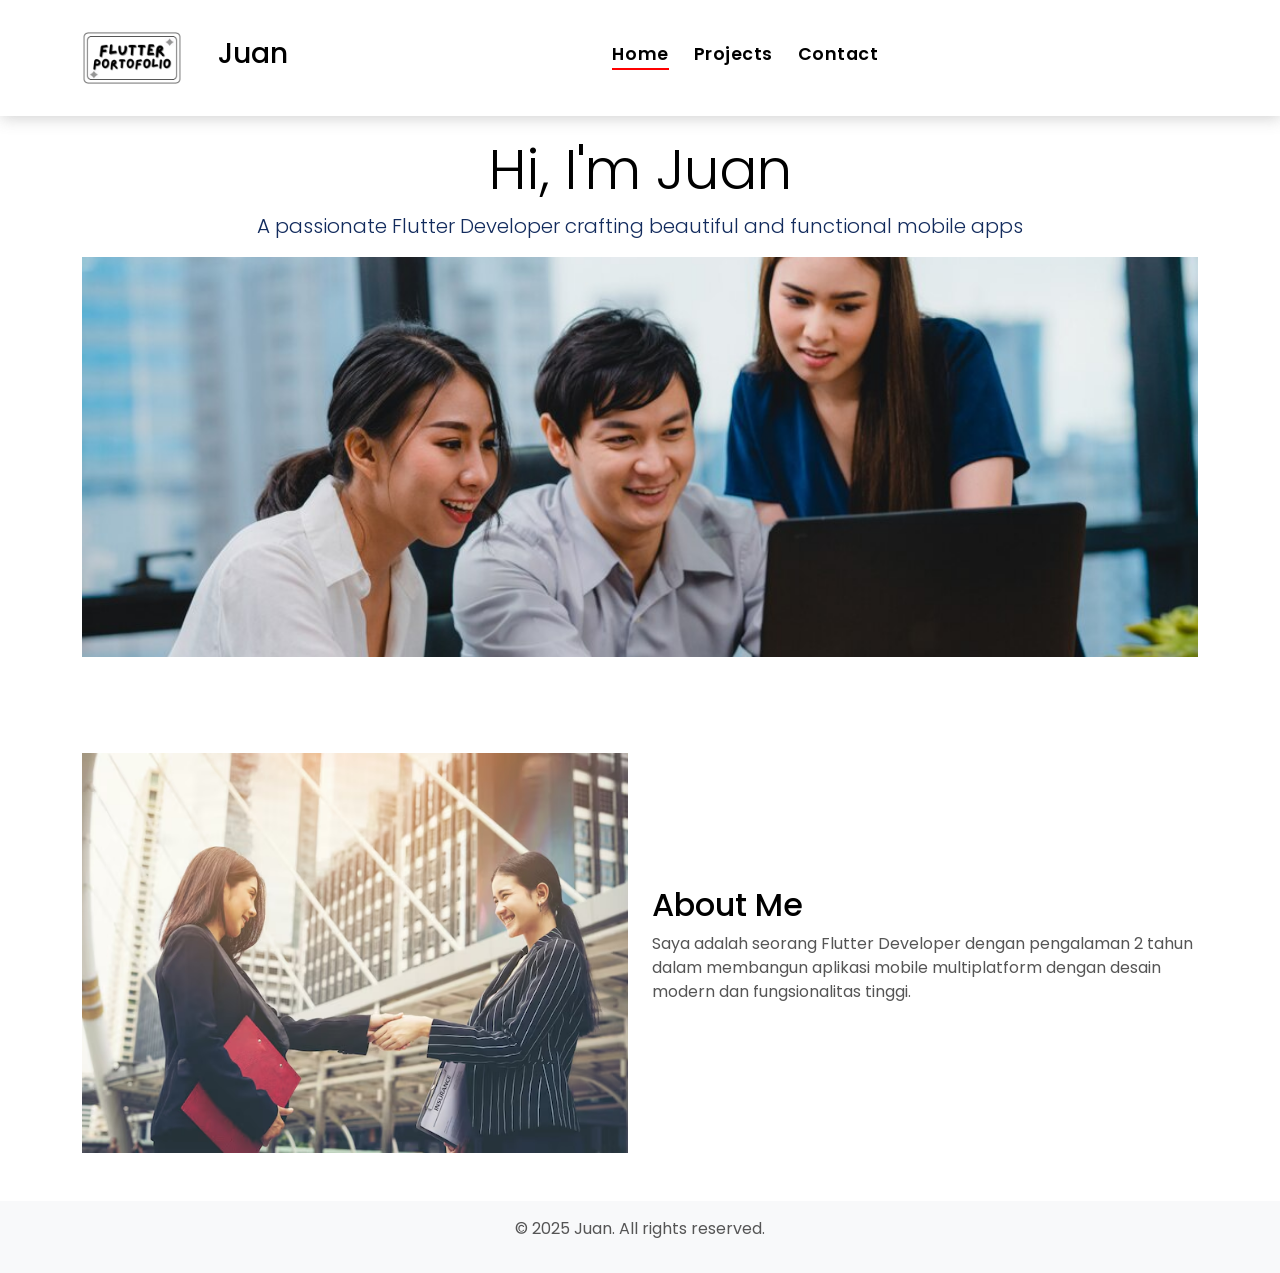
==== index.html @ d37ad820 "Initial commit" ====
<!DOCTYPE html>
<html lang="en">

<head>
  <!-- Meta tags untuk pengaturan dasar halaman -->
  <meta charset="utf-8">
  <meta content="width=device-width, initial-scale=1.0" name="viewport">

  <!-- Judul halaman -->
  <title>Juan - Flutter Developer</title>

  <!-- Favicon dan Font -->
  <link href="assets/img/logo.png" rel="icon">
  <link href="https://fonts.googleapis.com/css?family=Poppins:300,400,500,600,700" rel="stylesheet">

  <!-- CSS eksternal -->
  <link href="assets/vendor/bootstrap/css/bootstrap.min.css" rel="stylesheet">
  <link href="assets/vendor/bootstrap-icons/bootstrap-icons.css" rel="stylesheet">
  <link href="assets/vendor/animate.css/animate.min.css" rel="stylesheet">
  <link href="assets/vendor/swiper/swiper-bundle.min.css" rel="stylesheet">
  <link href="assets/css/style.css" rel="stylesheet">

  <style>
    .hero-image-container {
      width: 100%;
      height: 400px;
      overflow: hidden;
      display: flex;
      justify-content: center;
      align-items: center;
      background-color: #f0f0f0;
    }

    .hero-image-container img {
      object-fit: cover;
      width: 100%;
      height: 100%;
    }
  </style>
</head>

<body>
  <!-- Navigasi utama -->
  <nav class="navbar navbar-default navbar-trans navbar-expand-lg fixed-top">
    <div class="container">
      <button class="navbar-toggler collapsed" type="button" data-bs-toggle="collapse" data-bs-target="#navbarDefault">
        <span></span>
        <span></span>
        <span></span>
      </button>

      <div class="logo">
        <img src="assets/img/logo.png" class="logo">
      </div>
      <h3 class="ms-3">Juan</h3>

      <div class="navbar-collapse collapse justify-content-center" id="navbarDefault">
        <ul class="navbar-nav">
          <li class="nav-item">
            <a class="nav-link active" href="index.html">Home</a>
          </li>
          <li class="nav-item">
            <a class="nav-link" href="product.html">Projects</a>
          </li>
          <li class="nav-item">
            <a class="nav-link" href="contact.html">Contact</a>
          </li>
        </ul>
      </div>
    </div>
  </nav>

  <!-- Hero Section -->
  <header class="intro-single mt-5 pt-5">
    <div class="container text-center">
<p>&nbsp;&nbsp;&nbsp;</p>

      <h1 class="display-4">Hi, I'm Juan</h1>
      <p class="lead">A passionate Flutter Developer crafting beautiful and functional mobile apps</p>
      <div class="hero-image-container">
        <!-- Gambar utama yang dibungkus agar proporsional -->
        <img src="assets/img/slide1.avif" alt="Profile Hero">
      </div>
    </div>
  </header>

  <!-- Bagian Tentang Saya -->
  <section class="section-about mt-5">
    <div class="container">
      <div class="row align-items-center">
        <div class="col-md-6">
          <div class="hero-image-container">
            <!-- Gambar profil dibungkus agar seragam ukurannya -->
            <img src="assets/img/slide2.avif" alt="About Juan">
          </div>
        </div>
        <div class="col-md-6">
          <h2>About Me</h2>
          <p>Saya adalah seorang Flutter Developer dengan pengalaman 2 tahun dalam membangun aplikasi mobile multiplatform dengan desain modern dan fungsionalitas tinggi.</p>
        </div>
      </div>
    </div>
  </section>

  <!-- Footer -->
  <footer class="footer bg-light text-center py-3 mt-5">
    <div class="container">
      <p>&copy; 2025 Juan. All rights reserved.</p>
    </div>
  </footer>

  <!-- Back to Top -->
  <a href="#" class="back-to-top d-flex align-items-center justify-content-center">
    <i class="bi bi-arrow-up-short"></i>
  </a>

  <!-- JavaScript -->
  <script src="assets/vendor/bootstrap/js/bootstrap.bundle.min.js"></script>
  <script src="assets/vendor/swiper/swiper-bundle.min.js"></script>
  <script src="assets/js/main.js"></script>
</body>

</html>
---- assets/css/style.css ----
body {
  font-family: "Poppins", sans-serif;
  color: #555555;
}

.detail{
  color:white;
}

.imgp{
  align-content:left;
  width : 500px;
  height : 500px;
  padding-right:100px
}
h5,
h6 {
  color: #ffffff;
}
h3{
color : black;
padding-left:20px;
}
h4{
  color : white;
}
h2{
  color : black;
}
h1
{
  color: #000000;
}

a {
  color: #000000;
  text-decoration: none;
  transition: all 0.5s ease;
  font-weight: bold;
}

a:hover {
  color: red;
  text-decoration: none;
}

.link-two {
  color: #000000;
  transition: all 0.5s ease;
}

.link-two:hover {
  text-decoration: underline;
  color: #ffffff;
}

.link-one {
  color: #000000;
  transition: all 0.5s ease;
}

.link-one:hover {
  color: red;
  text-decoration: none;
}

.link-icon {
  color: #ffffff;
  font-weight: 500;
}

.link-icon span {
  font-size: 14px;
  padding-left: 4px;
  vertical-align: middle;
}

.link-a {
  text-decoration: none;
  color: #ffffff;
  text-decoration: none;
}

@media (min-width: 768px) {
  .link-a {
    font-size: 0.9rem;
  }
}

@media (min-width: 992px) {
  .link-a {
    font-size: 1rem;
  }
}

.link-a:hover {
  color: #ffffff;
  text-decoration: none;
}

.link-a span {
  font-size: 18px;
  vertical-align: middle;
  margin-left: 5px;
}

@media (min-width: 768px) {
  .link-a span {
    font-size: 1.5rem;
  }
}

@media (min-width: 992px) {
  .link-a span {
    font-size: 18px;
  }
}

.text-brand {
  color: #000000;
  font-size: 2rem;
  font-weight: 600;
}

@media (max-width: 767px) {
  .text-brand {
    font-size: 1.8rem;
  }
}

.color-a {
  text-decoration: none;
  color: #ffffff;
}

.color-b {
  color: #e2fa05;
}

.color-d {
  color: #000000;
}

.color-text-a {
  text-decoration: none;
  color: #555555;
}

.no-margin {
  margin: 0;
}

/*------/ Nav Pills  /------*/
.nav-pills-a {
  text-decoration: none;
}

.nav-pills-a.nav-pills .nav-link {
  color: #000000;
  position: relative;
  font-weight: 600;
}

.nav-pills-a.nav-pills .nav-link.active {
  background-color: transparent;
}

.nav-pills-a.nav-pills .nav-link.active:after {
  content: "";
  position: absolute;
  left: 0;
  bottom: -1px;
  width: 100%;
  height: 2px;
  background-color: #b0ca2e;
  z-index: 2;
}

/*------/ Bg Image /------*/
.bg-image {
  background-repeat: no-repeat;
  background-attachment: fixed;
  background-size: cover;
  background-position: center center;
}

/*------/ List a /------*/
.list-a {
  text-decoration: none;
  display: inline-block;
  line-height: 2;
  padding: 0;
  list-style: none; 
}

.list-a li {
  position: relative;
  width: 50%;
  float: left;
  padding-left: 25px;
  padding-right: 5px;
}

@media (min-width: 992px) {
  .list-a li {
    width: 33.333%;
  }
}

.list-a li:before {
  content: "";
  width: 10px;
  height: 2px;
  position: absolute;
  background-color: #313131;
  top: 15px;
  left: 0;
}

/*------/ Pagination-a /------*/
.pagination-a {
  text-decoration: none;
}

.pagination-a .pagination .page-link {
  margin: 0 0.2rem;
  border-color: transparent;
  padding: 0.5rem 0.8rem;
  color: #000000;
}

.pagination-a .pagination .page-link:hover,
.pagination-a .pagination .page-link:active,
.pagination-a .pagination .page-link:focus {
  background-color: #184bb3;
}

.pagination-a .pagination .page-link span {
  font-size: 1.2rem;
  
}

.pagination-a .pagination .next .page-link {
  padding: 0.4rem 0.9rem;
}

.pagination-a .pagination .page-item:last-child .page-link {
  border-top-right-radius: 0;
  border-bottom-right-radius: 0;
}

.pagination-a .pagination .page-item:first-child .page-link {
  border-top-left-radius: 0;
  border-bottom-left-radius: 0;
}

.pagination-a .pagination .page-item.disabled .page-link {
  padding: 0.4rem 0.9rem;
  color: #555555;
}

.pagination-a .pagination .page-item.active .page-link {
  background-color: #184bb3;
}

.a {
  text-decoration: none;
  color: #2eca6a;
  font-size: 1.3rem;
}

/*------/ Icon Box /------*/
.icon-box .icon-box-icon {
  display: table-cell;
  vertical-align: top;
  font-size: 36px;
  color: #000000;
  width: 50px;
  padding-top: 8px;
}

.icon-box .icon-box-content {
  padding-top: 18px;
}


/*------/ Space Padding /------*/
.section-t8 {
  padding-top: 8rem;
}

@media (max-width: 767px) {
  .section-t8 {
    padding-top: 4rem;
  }
}

.section-t4 {
  padding-top: 4rem;
}

@media (max-width: 767px) {
  .section-t4 {
    padding-top: 2rem;
  }
}

.section-t3 {
  padding-top: 3rem;
}

@media (max-width: 767px) {
  .section-md-t3 {
    padding-top: 3rem;
  }
}

.section-b2 {
  padding-bottom: 2rem;
}

.section-tb85 {
  padding: 8rem 0 5rem 0;
}

@media (max-width: 767px) {
  .section-tb85 {
    padding: 4rem 0 2.5rem 0;
  }
}

/*------/ Title /------*/
.title-wrap {
  padding-bottom: 4rem;
}

.title-a {
  text-decoration: none;
  font-size: 2.6rem;
  font-weight: 600;
}

.title-link {
  font-size: 1.2rem;
  font-weight: 300;
  padding-top: 1.2rem;
}

.title-link a {
  text-decoration: none;
  color: #313131;
}

.title-link span {
  font-size: 20px;
  padding-left: 4px;
  vertical-align: middle;
}

.title-box-d {
  padding-bottom: 1.8rem;
  margin-bottom: 1rem;
  position: relative;
}

.title-box-d .title-d {
  font-weight: 600;
  font-size: 2rem;
}

.title-box-d .title-d:after {
  content: "";
  position: absolute;
  width: 70px;
  height: 4px;
  background-color: #122b5d;
  bottom: 20px;
  left: 0;
}

/*------/ Display Table & Table Cell /------*/
.display-table {
  width: 100%;
  height: 100%;
  display: table;
}

.table-cell {
  display: table-cell;
  vertical-align: middle;
}

/*------/ Ul Resect /------*/
.ul-resect ul,
.box-comments ul,
.list-a ul {
  list-style: none;
  padding-left: 0;
  margin-bottom: 0;
}

/*------/ Overlay /------*/
.overlay-a {
  text-decoration: none;
  background: linear-gradient(to bottom, rgba(0, 0, 0, 0) 0%, rgba(0, 0, 0, 0.2) 27%, rgba(0, 0, 0, 0.65) 90%);
}

.overlay {
  position: absolute;
  top: 0;
  left: 0px;
  padding: 0;
  height: 100%;
  width: 100%;
}

.carousel-pagination {
  margin-top: 10px;
  text-align: center;
  
}

.carousel-pagination .swiper-pagination-bullet {
  width: 18px;
  height: 10px;
  background-color: #555;
  margin: 0 4px;
  border-radius: 0;
  opacity: 1;
  transition: 0.3s;
}

.carousel-pagination .swiper-pagination-bullet-active {
  background-color: #122b5d;;
  width: 36px;
  color :#122b5d;
}

.nav-arrow-a {
  text-decoration: none;
}

.nav-arrow-a .owl-arrow .owl-nav {
  font-size: 1.8rem;
  margin-top: -110px;
}

.nav-arrow-a .owl-arrow .owl-nav .owl-next {
  margin-left: 15px;
}

.nav-arrow-b .owl-arrow .owl-nav {
  position: absolute;
  top: 0;
  right: 0;
  font-size: 1.2rem;
}

.nav-arrow-b .owl-arrow .owl-nav .owl-prev,
.nav-arrow-b .owl-arrow .owl-nav .owl-next {
  padding: 0.7rem 1.5rem !important;
  display: inline-block;
  transition: all 0.6s ease-in-out;
  color: #ffffff;
  background-color: #2eca6a;
  opacity: 0.9;
}

.nav-arrow-b .owl-arrow .owl-nav .owl-prev.disabled,
.nav-arrow-b .owl-arrow .owl-nav .owl-next.disabled {
  transition: all 0.6s ease-in-out;
  color: #ffffff;
}

.nav-arrow-b .owl-arrow .owl-nav .owl-prev:hover,
.nav-arrow-b .owl-arrow .owl-nav .owl-next:hover {
  background-color: #26a356;
}

.nav-arrow-b .owl-arrow .owl-nav .owl-next {
  margin-left: 0px;
}

/*------/ Socials /------*/
.socials-a {
  text-decoration: none;
}

.socials-a .list-inline-item:not(:last-child) {
  margin-right: 25px;
}

/*--------------------------------------------------------------
# Back to top button
--------------------------------------------------------------*/
.back-to-top {
  position: fixed;
  visibility: hidden;
  opacity: 0;
  right: 15px;
  bottom: 15px;
  z-index: 996;
  background: #2eca6a;
  width: 40px;
  height: 40px;
  border-radius: 50px;
  transition: all 0.4s;
}

.back-to-top i {
  font-size: 28px;
  color: #fff;
  line-height: 0;
}

.back-to-top:hover {
  background: #4bd680;
  color: #fff;
}

.back-to-top.active {
  visibility: visible;
  opacity: 1;
}

/* Prelaoder */
#preloader {
  position: fixed;
  top: 0;
  left: 0;
  right: 0;
  bottom: 0;
  z-index: 9999;
  overflow: hidden;
  background: #fff;
}

#preloader:before {
  content: "";
  position: fixed;
  top: calc(50% - 30px);
  left: calc(50% - 30px);
  border: 6px solid #f2f2f2;
  border-top: 6px solid #2eca6a;
  border-radius: 50%;
  width: 60px;
  height: 60px;
  animation: animate-preloader 1s linear infinite;
}

@keyframes animate-preloader {
  0% {
    transform: rotate(0deg);
  }

  100% {
    transform: rotate(360deg);
  }
}

/*======================================
//--//-->   BUTTON
======================================*/
.btn {
  transition: 0.5s ease;
}

.btn.btn-a,
.btn.btn-b {
  border-radius: 0;
  padding: 1rem 3rem;
  letter-spacing: 0.05rem;
}

.btn.btn-a {
  text-decoration: none;
  background-color: #000000;
  color: #ffffff;
}

.btn.btn-a:hover {
  background-color: #2eca6a;
  color: #000000;
}

.btn.btn-b {
  background-color: #2eca6a;
  color: #000000;
}

.btn.btn-b:hover {
  background-color: #000000;
  color: #ffffff;
}

.btn.btn-b-n {
  background-color: #2eca6a;
  color: #ffffff;
  border-radius: 0;
}

.btn.btn-b-n:hover {
  background-color: #26a356;
  color: #ffffff;
}

.navbar-toggle-box {
  display: inline-flex;
  align-items: center;
  justify-content: center;
  line-height: 0;
  padding: 10px;
}

.navbar-toggle-box i {
  line-height: 0;
}

/*--------------------------------------------------------------
# Navbar
--------------------------------------------------------------*/
.navbar-default {
  transition: all 0.5s ease-in-out;
  background-color: white;


  -webkit-backface-visibility: hidden;
  backface-visibility: hidden;
  box-shadow: 1px 2px 15px rgba(100, 100, 100, 0.3);
}

.navbar-default .nav-search {
  color: #ffffff;
  font-size: 1.5rem;
}

.navbar-default.navbar-reduce {
  box-shadow: 1px 2px 15px rgba(100, 100, 100, 0.3);
}

.navbar-default.navbar-trans,
.navbar-default.navbar-reduce {
  -webkit-backface-visibility: hidden;
  backface-visibility: hidden;
}

.navbar-default.navbar-trans .nav-item,
.navbar-default.navbar-reduce .nav-item {
  position: relative;
  padding-right: 10px;
  padding-bottom: 8px;
  margin-left: 0;
}

@media (min-width: 768px) {

  .navbar-default.navbar-trans .nav-item,
  .navbar-default.navbar-reduce .nav-item {
    margin-left: 15px;
  }
}

.navbar-default.navbar-trans .nav-link,
.navbar-default.navbar-reduce .nav-link {
  font-size: 1.1rem;
  color: black;
  font-weight: 600;
  letter-spacing: 0.03em;
  transition: all 0.1s ease-in-out;
  position: relative;
  padding-left: 0;
  padding-right: 0;
}

.navbar-default.navbar-trans .nav-link:before,
.navbar-default.navbar-reduce .nav-link:before {
  content: "";
  position: absolute;
  bottom: 5px;
  left: 0;
  width: 100%;
  height: 2px;
  z-index: 0;
  background-color: black;
  transform: scaleX(0);
  transform-origin: right;
  transition: transform 0.2s ease-out, opacity 0.2s ease-out 0.3s;
}

.navbar-default.navbar-trans .nav-link:hover,
.navbar-default.navbar-reduce .nav-link:hover {
  color: black;
}

.navbar-default.navbar-trans .nav-link:hover:before,
.navbar-default.navbar-reduce .nav-link:hover:before {
  transform: scaleX(1);
  transform-origin: left;
}

.navbar-default.navbar-trans .show>.nav-link:before,
.navbar-default.navbar-trans .active>.nav-link:before,
.navbar-default.navbar-trans .nav-link.show:before,
.navbar-default.navbar-trans .nav-link.active:before,
.navbar-default.navbar-reduce .show>.nav-link:before,
.navbar-default.navbar-reduce .active>.nav-link:before,
.navbar-default.navbar-reduce .nav-link.show:before,
.navbar-default.navbar-reduce .nav-link.active:before {
  transform: scaleX(1);
}

.navbar-default.navbar-trans .nav-link:before {
  background-color: red;
}

.navbar-default.navbar-trans .nav-link:hover {
  color: red;
}

.navbar-default.navbar-trans .show>.nav-link,
.navbar-default.navbar-trans .active>.nav-link,
.navbar-default.navbar-trans .nav-link.show,
.navbar-default.navbar-trans .nav-link.active {
  color: black;
}

.navbar-default.navbar-reduce {
  transition: all 0.5s ease-in-out;
  padding-top: 19px;
  padding-bottom: 19px;
}

.navbar-default.navbar-reduce .nav-link {
  color: black;
}

.navbar-default.navbar-reduce .nav-link:before {
  background-color: red;
}

.navbar-default.navbar-reduce .nav-link:hover {
  color:red;
}

.navbar-default.navbar-reduce .show>.nav-link,
.navbar-default.navbar-reduce .active>.nav-link,
.navbar-default.navbar-reduce .nav-link.show,
.navbar-default.navbar-reduce .nav-link.active {
  color: black;
}

.navbar-default.navbar-reduce .navbar-brand {
  color: black;
}

.navbar-default .dropdown .dropdown-menu {
  border-top: 0;
  border-left: 4px solid #ffffff;
  border-right: 0;
  border-bottom: 0;
  transform: translate3d(0px, 40px, 0px);
  opacity: 0;
  filter: alpha(opacity=0);
  visibility: hidden;
  transition: all 0.5s cubic-bezier(0.3, 0.65, 0.355, 1) 0s, opacity 0.31s ease 0s, height 0s linear 0.36s;
  margin: 0;
  border-radius: 0;

}

@media (min-width: 768px) {
  .navbar-default .dropdown .dropdown-menu {
    border-left: 0;
    display: block;
    position: absolute;
    box-shadow: 0 2px rgba(17, 16, 15, 0.1), 0 2px 10px rgba(20, 19, 18, 0.1);
  }
}

.navbar-default .dropdown .dropdown-menu .dropdown-item {
  padding: 12px 18px;
  transition: all 500ms ease;
  background-color: black;
  font-weight: 600;
  min-width: 220px;
}

.navbar-default .dropdown .dropdown-menu .dropdown-item:hover {
  background-color: black;
  color: #ffffff;
  transition: all 500ms ease;
}

.navbar-default .dropdown .dropdown-menu .dropdown-item.active {
  background-color: #000000;
  color: #ffffff;
}

.navbar-default .dropdown:hover .dropdown-menu {
  transform: translate3d(0px, 0px, 0px);
  visibility: visible;
  opacity: 1;
  filter: alpha(opacity=1);
}

/*------/ Hamburger Navbar /------*/
.navbar-toggler {
  position: relative;
}

.navbar-toggler:focus,
.navbar-toggler:active {
  outline: 0;
}

.navbar-toggler span {
  display: block;
  background-color: black;
  height: 3px;
  width: 25px;
  margin-top: 4px;
  margin-bottom: 4px;
  transform: rotate(0deg);
  left: 0;
  opacity: 1;
}

.navbar-toggler span:nth-child(1),
.navbar-toggler span:nth-child(3) {
  transition: transform 0.35s ease-in-out;
}

.navbar-toggler:not(.collapsed) span:nth-child(1) {
  position: absolute;
  left: 12px;
  top: 10px;
  transform: rotate(135deg);
  opacity: 0.9;
}

.navbar-toggler:not(.collapsed) span:nth-child(2) {
  height: 12px;
  visibility: hidden;
  background-color: transparent;
}

.navbar-toggler:not(.collapsed) span:nth-child(3) {
  position: absolute;
  left: 12px;
  top: 10px;
  transform: rotate(-135deg);
  opacity: 0.9;
}

/*======================================
//--//-->   BOX COLAPSE
======================================*/
.box-collapse {
  position: fixed;
  top: 0;
  bottom: 0;
  right: 0;
  width: 100%;
  z-index: 1040;
  background-color: #ffffff;
  transform: translateX(100%);
  transition: all 0.6s ease;
}

@media (min-width: 768px) {
  .box-collapse {
    width: 50%;
  }
}

.box-collapse .title-box-d {
  top: 30px;
  left: 60px;
  opacity: 0;
  transition: all 1s ease;
  transition-delay: 0.3s;
}

@media (max-width: 575px) {
  .box-collapse .title-box-d {
    left: 35px;
  }
}

@media (max-width: 575px) {
  .box-collapse .title-box-d .title-d {
    font-size: 1.3rem;
  }
}

.box-collapse-wrap {
  opacity: 0;
  position: absolute;
  left: 0;
  top: 6.5rem;
  bottom: 5rem;
  padding-left: 10%;
  padding-right: 10%;
  overflow-x: hidden;
  overflow-y: auto;
  margin: 0;
  transform: translateY(3rem);
  transition: transform 0.5s 0.5s ease, opacity 0.5s 0.5s ease;
}

.box-collapse-open .click-closed {
  visibility: visible;
}

.box-collapse-open .box-collapse {
  transform: translateX(0);
  box-shadow: 0 0 65px rgba(0, 0, 0, 0.07);
  opacity: 1;
}

.box-collapse-open .box-collapse .title-box-d {
  transform: translate(0);
  opacity: 1;
}

.box-collapse-open .box-collapse-wrap {
  transform: translate(0);
  opacity: 1;
}

.box-collapse-closed .box-collapse {
  opacity: 0.7;
  transition-delay: 0s;
}

.box-collapse-closed .box-collapse .title-box-d {
  opacity: 0;
  transition-delay: 0s;
}

.box-collapse-closed .box-collapse .form-a {
  opacity: 0;
  transition-delay: 0s;
}

.click-closed {
  position: fixed;
  top: 0;
  left: 0;
  width: 100%;
  height: 100%;
  visibility: hidden;
  z-index: 1035;
  background-color: #000000;
  opacity: 0.4;
}

.close-box-collapse {
  position: absolute;
  z-index: 1050;
  top: 2rem;
  font-size: 3.5rem;
  line-height: 1;
  color: #000000;
  cursor: pointer;
  transition: all 0.3s ease;
}

.right-boxed {
  right: 4.2857rem;
}

/*--------------------------------------------------------------
# Hero Section
--------------------------------------------------------------*/
.intro {
  height: 100vh;
  position: relative;
  color: #ffffff;
}

.intro .swiper-pagination {
  bottom: 50px;
}

.intro .swiper-pagination .swiper-pagination-bullet {
  width: 18px;
  height: 10px;
  background-color: #ffffff;
  border-radius: 0;
  opacity: 1;
  transition: 0.3s;
}

.intro .swiper-pagination .swiper-pagination-bullet-active {
  background-color: darkblue;
  width: 36px;
}

.intro .intro-item {
  padding-top: 2rem;
}

.intro .carousel-item-a {
  position: relative;
  height: 100vh;
}

.intro .carousel-item-a.bg-image {
  background-attachment: scroll;
}

.intro .intro-content {
  position: absolute;
}

.intro .intro-body {
  padding-left: 1rem;
}

@media (min-width: 768px) {
  .intro .intro-body {
    padding-left: 2rem;
  }
}

.intro .intro-body .price-a {
  color: #122b5d;
  padding: 1rem 1.5rem;
  border: 2px solid #2eca6a;
  border-radius: 50px;
  border-color: white;
  background-color: white;
  text-transform: uppercase;
  letter-spacing: 0.03em;
}
.intro .intro-body .price-b {
  color: #ffffff;
  padding: 1rem 1.5rem;
  border: 2px solid #2eca6a;
  border-radius: 50px;
  border-color: #122b5d;
  background-color :#122b5d;
  text-transform: uppercase;
  letter-spacing: 0.03em;
}

.intro .spacial {
  animation-delay: 0.2s;
  color: #ffffff;
}

.intro .intro-title-top {
  margin-bottom: 1rem;
  font-size: 0.9rem;
  color: #ffffff;
  letter-spacing: 0.05em;
}

@media (min-width: 768px) {
  .intro .intro-title-top {
    font-size: 0.9rem;
    margin-bottom: 1rem;
  }
}

@media (min-width: 992px) {
  .intro .intro-title-top {
    font-size: 1rem;
    margin-bottom: 2rem;
  }
}

.intro .intro-title {
  color: #ffffff;
  font-weight: 700;
  font-size: 2.8rem;
  text-transform: uppercase;
}

@media (min-width: 576px) {
  .intro .intro-title {
    font-size: 3.5rem;
  }
}

@media (min-width: 768px) {
  .intro .intro-title {
    font-size: 3.5rem;
  }
}

@media (min-width: 992px) {
  .intro .intro-title {
    font-size: 4rem;
  }
}

.intro .intro-subtitle {
  font-size: 1.5rem;
  font-weight: 300;
}

@media (min-width: 768px) {
  .intro .intro-subtitle {
    font-size: 2.5rem;
  }
}

.intro .intro-subtitle.intro-price {
  padding-top: 1rem;
  font-size: 1.2rem;
}

@media (min-width: 576px) {
  .intro .intro-subtitle.intro-price {
    font-size: 1.3rem;
  }
}

@media (min-width: 768px) {
  .intro .intro-subtitle.intro-price {
    padding-top: 2rem;
    font-size: 1.5rem;
  }
}

@media (min-width: 992px) {
  .intro .intro-subtitle.intro-price {
    padding-top: 3rem;
  }
}

/*------/ Intro Single /------*/
.intro-single {
  padding: 12rem 0 3rem;
  color:#122b5d;
}

@media (max-width: 767px) {
  .intro-single {
    padding-top: 9rem;
  }
}

.intro-single .title-single-box {
  padding: 1rem 0 1rem 2rem;
  color:#122b5d;
}

.intro-single .title-single-box {
  border-left: 3px solid #122b5d;
}

.intro-single .title-single-box .title-single {
  font-weight: 600;
  font-size: 2.2rem;
}

@media (min-width: 768px) {
  .intro-single .title-single-box .title-single {
    font-size: 2.1rem;
  }
}

@media (min-width: 992px) {
  .intro-single .title-single-box .title-single {
    font-size: 2.5rem;
  }
}

.intro-single .breadcrumb-box {
  padding: 1rem 0 0 0.5rem;
}

.intro-single .breadcrumb {
  background-color: transparent;
  padding-right: 0;
  padding-left: 0;
}

/*--------------------------------------------------------------
# Card General
--------------------------------------------------------------*/
@media (max-width: 767px) {

  .card-box-a,
  .card-box-b,
  .card-box-c,
  .card-box-d {
    margin-bottom: 2.5rem;
  }
}

.card-box-a span,
.card-box-b span,
.card-box-c span,
.card-box-d span {
  line-height: 0;
}

@media (min-width: 768px) {

  .grid .card-box-a,
  .grid .card-box-b,
  .grid .card-box-c,
  .grid .card-box-d {
    margin-bottom: 2.5rem;
  }
}

.card-box-a,
.card-box-b,
.card-box-d {
  position: relative;
  overflow: hidden;
  -webkit-backface-visibility: hidden;
  backface-visibility: hidden;
}

.card-box-a .img-a,
.card-box-a .img-b,
.card-box-b .img-a,
.card-box-b .img-b {
  transition: 0.8s all ease-in-out;
}

@media (min-width: 768px) {

  .card-box-a:hover .img-a,
  .card-box-a:hover .img-b,
  .card-box-b:hover .img-a,
  .card-box-b:hover .img-b {
    transform: scale(1.2);
  }
}

@media (min-width: 768px) {

  .card-box-a .price-a,
  .card-box-b .price-a {
    font-size: 0.9rem;
  }
}

@media (min-width: 992px) {

  .card-box-a .price-a,
  .card-box-b .price-a {
    font-size: 1rem;
  }
}

.card-overlay {
  position: absolute;
  width: 100%;
  height: 100%;
  top: 0;
  left: 0;
}

.card-shadow {
  -webkit-backface-visibility: hidden;
  backface-visibility: hidden;
}

.card-shadow:before {
  content: " ";
  position: absolute;
  top: 0;
  left: 0;
  width: 100%;
  height: 100%;
  z-index: 1;
  background: linear-gradient(to bottom, rgba(0, 0, 0, 0) 0%, rgba(0, 0, 0, 0.2) 27%, rgba(0, 0, 0, 0.65) 90%);
}

/*======================================
//--//-->   PROPERTY - CARD-A
======================================*/
@media (min-width: 768px) {
  .card-box-a:hover .card-overlay-a-content {
    bottom: 60px;
  }
}

@media (min-width: 768px) and (min-width: 768px) {
  .card-box-a:hover .card-overlay-a-content {
    bottom: 60px;
  }
}

@media (min-width: 768px) and (min-width: 992px) {
  .card-box-a:hover .card-overlay-a-content {
    bottom: 64px;
  }
}

@media (min-width: 768px) {
  .card-box-a:hover .card-body-a {
    padding-bottom: 1rem;
  }
}

@media (max-width: 767px) {
  .card-box-a .card-overlay-a-content {
    bottom: 65px;
  }

  .card-box-a .card-body-a {
    padding-bottom: 1rem;
  }
}

.card-overlay-a-content {
  transition: all 0.5s ease-in;
  position: absolute;
  width: 100%;
  bottom: 0px;
  z-index: 2;
}

@media (min-width: 768px) {
  .card-overlay-a-content {
    bottom: -20px;
  }
}

@media (min-width: 992px) {
  .card-overlay-a-content {
    bottom: 0px;
  }
}

.card-header-a {
  padding: 0 1rem;
}

.card-header-a .card-title-a {
  color: #ffffff;
  margin-bottom: 0;
  padding-bottom: 0.7rem;
}

@media (min-width: 768px) {
  .card-header-a .card-title-a {
    font-size: 1.3rem;
  }
}

@media (min-width: 992px) {
  .card-header-a .card-title-a {
    font-size: 2rem;
  }
}

.card-header-a .card-title-a a {
  color: #ffffff;
  text-decoration: none;
}

.card-body-a {
  z-index: 2;
  transition: all 0.5s ease-in;
  padding: 0rem 1rem 2rem 1rem;
 
}

.card-body-a .price-box {
  padding-bottom: 0.5rem;
}

.price-a {
  color: #ffffff;
  padding: 0.6rem 0.8rem;
  border: 2px solid #2eca6a;
  border-radius: 50px;
  border-color : #122b5d;
  background-color : #122b5d;
  text-transform: uppercase;
  letter-spacing: 0.03em;
}

.card-footer-a {
  width: 100%;
  position: absolute;
  z-index: 2;
  background-color: #122b5d;
}

.card-info {
  list-style: none;
  margin-bottom: 0;
  padding: 0.5rem 0;
}

.card-info .card-info-title {
  font-size: 1rem;
  color: white;
}

@media (min-width: 768px) {
  .card-info .card-info-title {
    font-size: 0.9rem;
  }
}

@media (min-width: 992px) {
  .card-info .card-info-title {
    font-size: 1rem;
  }
}

.card-info li span {
  color: #ffffff;
  font-size: 0.9rem;
}

@media (min-width: 768px) {
  .card-info li span {
    font-size: 0.8rem;
  }
}

@media (min-width: 992px) {
  .card-info li span {
    font-size: 1rem;
  }
}

/*------/ Property Grid /-----*/
.property-grid .grid-option {
  text-align: right;
  margin-bottom: 2rem;
}

.property-grid .grid-option .custom-select {
  border-radius: 0;
  width: 200px;
  border-color: #313131;
}

.property-grid .grid-option .custom-select:hover,
.property-grid .grid-option .custom-select:active,
.property-grid .grid-option .custom-select:focus {
  border-color: #313131;
}

.property-grid .grid-option .custom-select option {
  border-color: #313131;
}

/*------/ Property Single /-----*/
.gallery-property {
  margin-bottom: 3rem;
}

.property-price {
  margin: 0 auto;
}

.property-price .card-header-c {
  padding: 0;
}

.summary-list {
  padding-right: 1rem;
  color: #000000;
}

.summary-list .list {
  padding: 0;
  line-height: 2;
}

.summary-list .list span {
  color: #555555;
}

@media (max-width: 767px) {
  .property-agent {
    margin-top: 2.5rem;
  }
}

.property-agent .title-agent {
  font-weight: 600;
}

.property-agent ul {
  line-height: 2;
  color: #000000;
}

.property-agent .socials-a {
  text-align: center;
}

@media (max-width: 991px) {
  .property-contact {
    margin-top: 2.5rem;
  }
}

/*======================================
//--//-->   NEWS - CARD-B
======================================*/
.card-header-b {
  padding: 1rem;
  color: #ffffff;
  position: absolute;
  bottom: 20px;
  z-index: 2;
}

@media (min-width: 768px) {
  .card-header-b {
    bottom: 0px;
  }
}

@media (min-width: 992px) {
  .card-header-b {
    bottom: 20px;
  }
}

.card-header-b .category-b {
  font-size: 0.9rem;
  background-color: #2eca6a;
  padding: 0.3rem 0.7rem;
  color: #313131;
  letter-spacing: 0.03em;
  border-radius: 50px;
  text-decoration: none;
}

.card-header-b .title-2 {
  margin-bottom: 0;
  padding: 0.6rem 0;
  font-size: 1.5rem;
}

@media (min-width: 768px) {
  .card-header-b .title-2 {
    font-size: 1rem;
  }
}

@media (min-width: 992px) {
  .card-header-b .title-2 {
    font-size: 1.6rem;
  }
}

.card-header-b .title-2 a {
  color: #ffffff;
  text-decoration: none;
}

.card-header-b .date-b {
  color: #d8d8d8;
  font-size: 1rem;
}

@media (min-width: 768px) {
  .card-header-b .date-b {
    font-size: 0.9rem;
  }
}

@media (min-width: 992px) {
  .card-header-b .date-b {
    font-size: 1rem;
  }
}

/*------/ News Single /------*/
.post-information {
  padding: 3rem 0;
}

.post-content {
  font-size: 1.1rem;
  font-weight: 300;
  line-height: 1.6;
}

.post-content .post-intro {
  font-size: 1.7rem;
  font-weight: 300;
  margin-bottom: 4rem;
  line-height: 1.6;
  color: #000000;
  font-weight: 400;
}

.post-content p {
  margin-bottom: 1.7rem;
}

.post-content .blockquote {
  padding: 1rem 3rem 1.7rem 3rem;
  border-left: 3px solid #2eca6a;
  color: #000000;
}

.post-content .blockquote footer {
  text-align: left;
  padding: 0;
}

.post-footer {
  padding: 3rem 0 4rem;
}

.post-share .socials {
  display: inline-block;
}

.post-share .socials li {
  margin-left: 0.6rem;
}

/*------/ Comments /------*/
.box-comments .list-comments li {
  padding-bottom: 3.5rem;
}

.box-comments .list-comments .comment-avatar {
  display: table-cell;
  vertical-align: top;
}

.box-comments .list-comments .comment-avatar img {
  width: 80px;
  height: 80px;
}

.box-comments .list-comments .comment-author {
  font-size: 1.3rem;
}

@media (min-width: 768px) {
  .box-comments .list-comments .comment-author {
    font-size: 1.5rem;
  }
}

.box-comments .list-comments .comment-details {
  display: table-cell;
  vertical-align: top;
  padding-left: 25px;
}

.box-comments .list-comments .comment-description {
  padding: 0.8rem 0 0.5rem 0;
}

.box-comments .list-comments a {
  color: #000000;
}

.box-comments .list-comments span {
  display: block;
  color: #2B2A2A;
  font-style: italic;
}

.box-comments .comment-children {
  margin-left: 40px;
}

/*======================================
//--//-->   SERVICES - CARD-C
======================================*/
.card-box-c {
  position: relative;
}

@media (max-width: 767px) {
  .card-box-c {
    margin-bottom: 2rem;
  }
}

.card-header-c {
  padding: 0 1rem 1rem 1rem;
}

.card-body-c {
  padding: 0.5rem 0.5rem 0 0.5rem;
}

@media (max-width: 767px) {
  .card-body-c {
    padding: 0;
  }
}

.card-footer-c {
  padding-left: 0.5rem;
}

.card-box-ico {
  padding: 1rem 3rem 1rem 2.5rem;
  border: 5px solid #2eca6a;
  border-color: black;
  background-color : black;
  position : center;
}

.card-box-ico span {
  font-size: 4rem;
  color: white;
  position : center;  
}

.title-c {
  font-size: 2rem;
  font-weight: 600;
  margin-left: 40px;
}

@media (min-width: 768px) {
  .title-c {
    font-size: 1.8rem;
  }
}

@media (min-width: 992px) {
  .title-c {
    font-size: 2.5rem;
  }
}

/*======================================
//--//-->   AGENTS - CARD-D
======================================*/
.card-box-d .card-overlay-hover {
  transition: all 0.2s ease-in-out;
  padding: 15px 40px 15px 35px;
}

@media (min-width: 768px) {
  .card-box-d .card-overlay-hover {
    padding: 5px 15px 5px 10px;
  }
}

@media (min-width: 992px) {
  .card-box-d .card-overlay-hover {
    padding: 5px 40px 5px 35px;
  }
}

@media (min-width: 1200px) {
  .card-box-d .card-overlay-hover {
    padding: 15px 40px 5px 35px;
  }
}

.card-box-d .title-d {
  transition: 0.3s ease-in-out;
  font-size: 2rem;
  font-weight: 600;
  margin: 1rem 0;
  transform: translateY(-20px);
  opacity: 0;
}

@media (min-width: 768px) {
  .card-box-d .title-d {
    font-size: 1.1rem;
    margin: 0.5rem 0;
  }
}

@media (min-width: 992px) {
  .card-box-d .title-d {
    font-size: 1.5rem;
    margin: 1rem 0;
  }
}

@media (min-width: 1200px) {
  .card-box-d .title-d {
    font-size: 2rem;
    margin: 1rem 0;
  }
}

.card-box-d .content-d {
  opacity: 0;
  transition: 0.5s ease-in-out;
  transform: translateY(-40px);

}

@media (min-width: 768px) {
  .card-box-d .content-d {
    font-size: 0.8rem;
    margin: 0.5rem 0;
  }
}

@media (min-width: 768px) {
  .card-box-d .card-body-d p {
    margin-bottom: 8px;
    font-size: 0.8rem;
  }
}

@media (min-width: 992px) {
  .card-box-d .card-body-d p {
    margin-bottom: 12px;
    font-size: 1rem;
  }
}

.card-box-d .info-agents {
  opacity: 0;
  transition: 0.5s ease-in-out;
}

.card-box-d .card-footer-d {
  transition: 0.5s ease-in-out;
  transform: translateY(40px);
  opacity: 0;
  position: absolute;
  width: 100%;
  bottom: 10px;
  left: 0;
}

.card-box-d .list-inline-item:not(:last-child) {
  margin-right: 25px;
}

.card-box-d:hover .card-overlay-hover {
  background-color: #2eca6a;
  opacity: 0.9;
}

.card-box-d:hover .title-d,
.card-box-d:hover .content-d,
.card-box-d:hover .info-agents,
.card-box-d:hover .card-footer-d {
  opacity: 1;
  transform: translateY(0);
}

/*------/ Agent Single /------*/
.agent-info-box .socials-footer {
  margin-top: 2rem;
}

.agent-info-box .socials-footer li {
  margin-right: 1.5rem;
}

/*--------------------------------------------------------------
# About Section
--------------------------------------------------------------*/
.section-about .title-vertical {
  position: absolute;
  letter-spacing: 0;
  transform: rotate(-90deg);
  top: 50px;
  text-align: left;
  font-size: 1.8rem;
  width: 300px;
  font-weight: 700;
  text-align: right;
}

.about-img-box {
  padding-left: 1rem;
  position: relative;
}

@media (min-width: 576px) {
  .about-img-box {
    padding-left: 4rem;
  }
}

@media (min-width: 768px) {
  .about-img-box {
    padding-left: 5rem;
  }
}

.sinse-box {
  background-color: #2eca6a;
  padding: 1rem 2rem;
  position: absolute;
  left: 15px;
  bottom: 10px;
}

@media (min-width: 576px) {
  .sinse-box {
    padding: 1.5rem 2.5rem;
    bottom: 20px;
  }
}

@media (min-width: 768px) {
  .sinse-box {
    padding: 1.5rem 3rem;
  }
}

@media (min-width: 992px) {
  .sinse-box {
    padding: 3rem 4.5rem;
  }
}

.sinse-box .sinse-title {
  font-weight: 700;
  letter-spacing: 0.043em;
  font-size: 1rem;
}

@media (min-width: 576px) {
  .sinse-box .sinse-title {
    font-size: 1.3rem;
  }
}

@media (min-width: 768px) {
  .sinse-box .sinse-title {
    font-size: 1.8rem;
  }
}

@media (min-width: 992px) {
  .sinse-box .sinse-title {
    font-size: 2.2rem;
  }
}

.sinse-box .sinse-title span {
  position: absolute;
}

.sinse-box .sinse-title span:after {
  content: " ";
  width: 35px;
  height: 2px;
  background-color: #000000;
  position: absolute;
  bottom: -15px;
}

.sinse-box p {
  margin-bottom: 0;
  font-size: 0.7rem;
}

@media (min-width: 576px) {
  .sinse-box p {
    font-size: 0.8rem;
  }
}

@media (min-width: 576px) {
  .sinse-box p {
    font-size: 1rem;
  }
}

/*--------------------------------------------------------------
# Testimonials Section
--------------------------------------------------------------*/
.testimonials-box {
  padding: 1rem 0;
}

.testimonials-box .testimonial-avatar {
  width: 80px !important;
  display: inline-flex !important;
  border-radius: 50%;
}

.testimonial-ico {
  text-align: center;
}

.testimonial-ico i {
  font-size: 48px;
  color: #2eca6a;
}

.testimonial-text {
  font-style: italic;
  margin-top: 25px;
  padding: 1.5rem 1.5rem;
  background-color: #f3f3f3;
  position: relative;
}

.testimonial-text:after {
  content: "";
  position: absolute;
  top: 100%;
  left: 25px;
  width: 0px;
  height: 0px;
  border-top: 15px solid rgb(243, 243, 243);
  border-left: 15px solid transparent;
  border-right: 15px solid transparent;
}

.testimonial-author-box {
  margin-top: 2rem;
}

.testimonial-author {
  margin-left: 1rem;
  display: inline-flex;
  font-size: 1.2rem;
  color: #000000;
}

/*--------------------------------------------------------------
# Contact Section
--------------------------------------------------------------*/
.form-as #sendmessage {
  color: #2eca6a;
  border: 1px solid #26a356;
  display: none;
  text-align: center;
  padding: 15px;
  font-weight: 600;
  margin-bottom: 15px;
}

.form-as #errormessage {
  color: red;
  display: none;
  border: 1px solid red;
  text-align: center;
  padding: 15px;
  font-weight: 600;
  margin-bottom: 15px;
}

.form-as #sendmessage.show,
.form-as #errormessage.show,
.form-as .show {
  display: block;
}

.form-as .validation {
  color: red;
  display: none;
  margin: 4px 0 20px 0;
  font-weight: 400;
  font-size: 13px;
}

.form-as label {
  color: #000000;
  position: relative;
}

.form-as select.form-control-lg:not([size]):not([multiple]) {
  height: 3.5rem;
}

.form-as .form-control {
  border-radius: 0;
  font-size: 1.1rem;
  font-weight: 300;
}

.form-as .form-control.form-control-a {
  height: 3.5rem;
}

.form-as .form-control:focus {
  box-shadow: none;
  border-color: #2eca6a;
}

.php-email-form .error-message {
  display: none;
  color: #fff;
  background: #ed3c0d;
  text-align: center;
  padding: 15px;
  font-weight: 600;
}

.php-email-form .sent-message {
  display: none;
  color: #fff;
  background: #18d26e;
  text-align: center;
  padding: 15px;
  font-weight: 600;
}

.php-email-form .loading {
  display: none;
  background: #fff;
  text-align: center;
  padding: 15px;
}

.php-email-form .loading:before {
  content: "";
  display: inline-block;
  border-radius: 50%;
  width: 24px;
  height: 24px;
  margin: 0 10px -6px 0;
  border: 3px solid #18d26e;
  border-top-color: #eee;
  animation: animate-loading 1s linear infinite;
}

.php-email-form label {
  color: #000000;
  position: relative;
}

.php-email-form select.form-control-lg:not([size]):not([multiple]) {
  height: 3.5rem;
}

.php-email-form .form-control {
  border-radius: 0;
  font-size: 1.1rem;
  font-weight: 300;
}

.php-email-form .form-control.form-control-a {
  height: 3.5rem;
}

.php-email-form .form-control:focus {
  box-shadow: none;
  border-color: #2eca6a;
}

@keyframes animate-loading {
  0% {
    transform: rotate(0deg);
  }

  100% {
    transform: rotate(360deg);
  }
}

/*--------------------------------------------------------------
# Footer
--------------------------------------------------------------*/
.section-footer {
  padding-top: 60px;
  margin-top: 60px;
  background: #a8a8a8;
}

.section-footer ul {
  line-height: 2;
}

.section-footer .item-list-a i {
  font-size: 18px;
  padding-right: 4px;
  color: #2eca6a;
}

.section-footer .widget-a .w-title-a {
  margin-bottom: 1rem;
}

footer {
  background: #a8a8a8;
  text-align: center;
  padding: 30px 0;
}

footer .copyright-footer {
  border-top: 1px solid #ddd;
  padding-top: 20px;
}

footer .credits {
  font-size: 14px;
}

.logo{
 
  align-content: left;
  height: 100px;
}
.lo{
 
  align-content: left;
  height: 80px;
}


strong{
  color: #000000;
}
.qr{
  width: 400px;

}
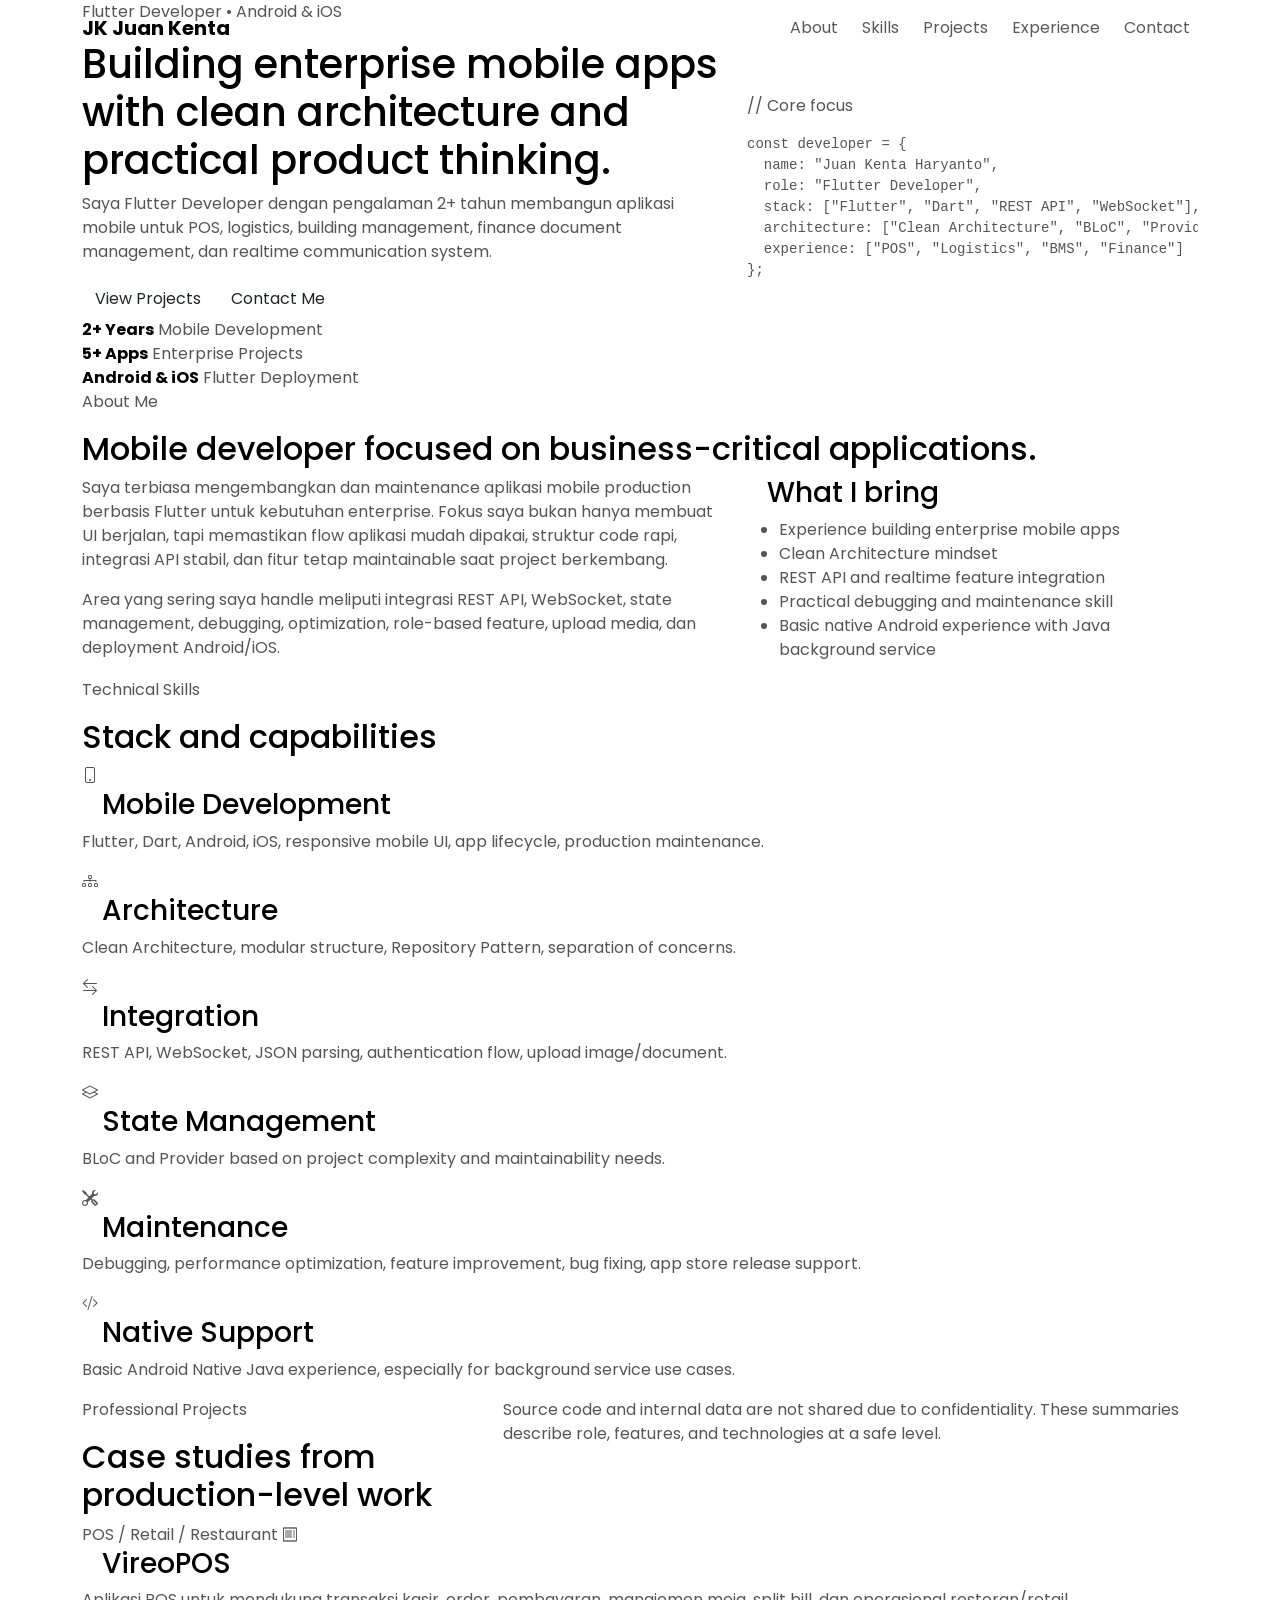
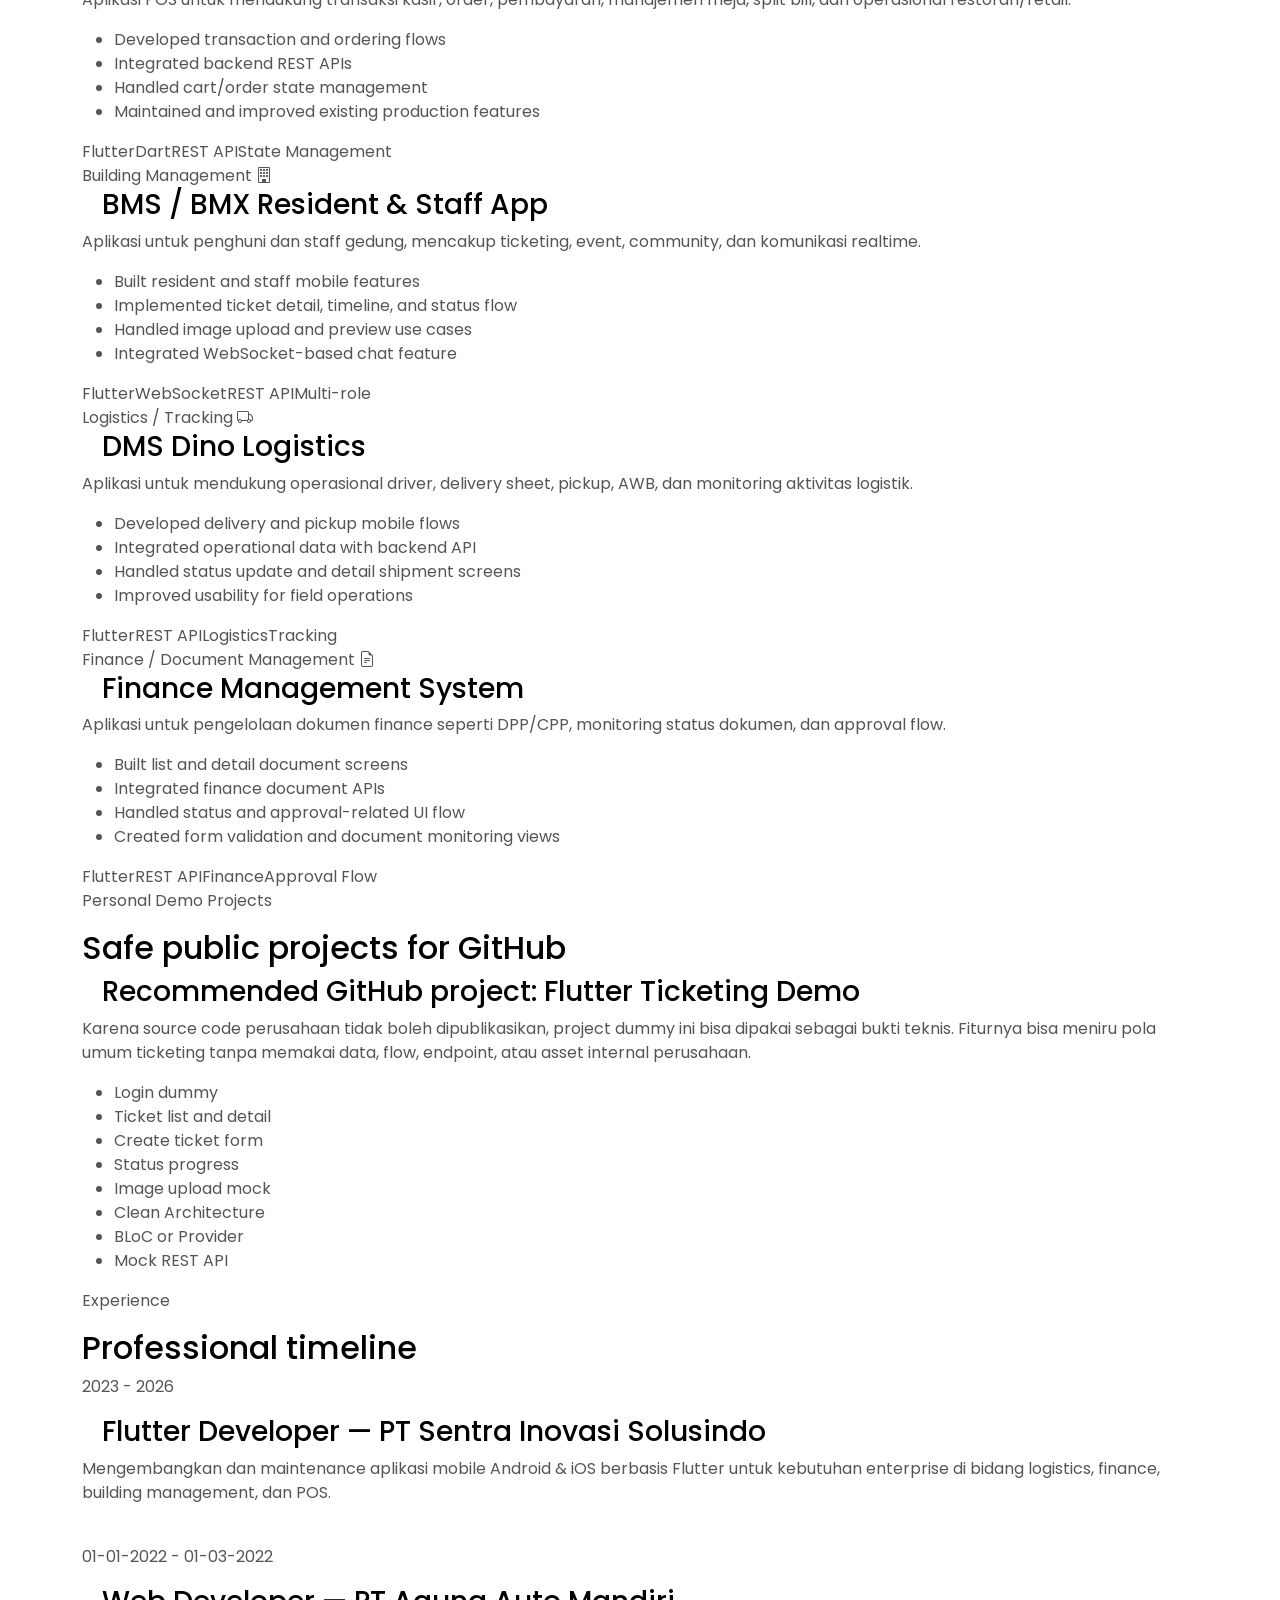
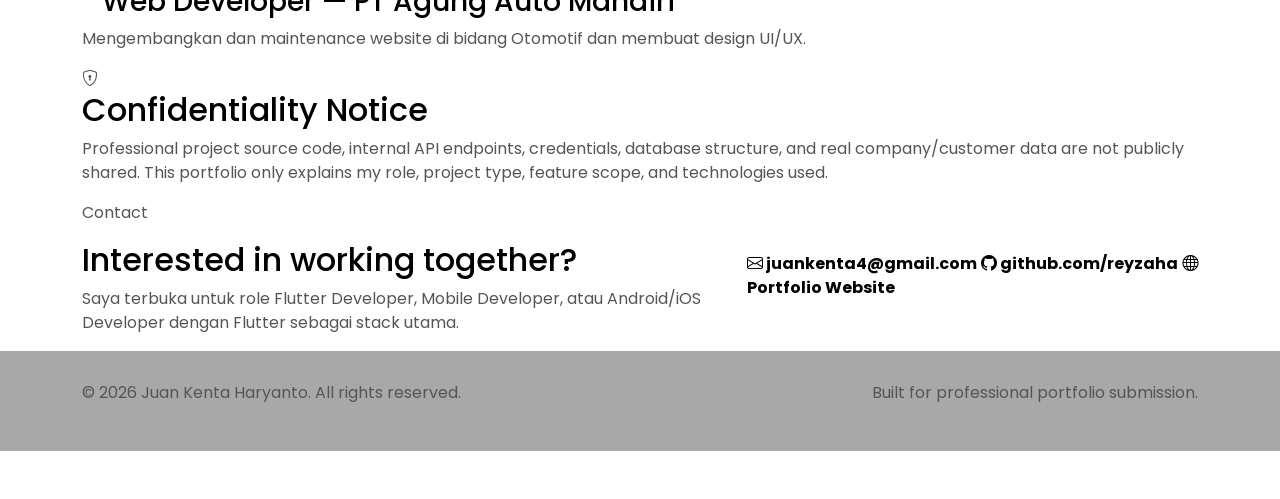
==== commit 7f203859: "Refactor index.html for better structure and content Updated meta tags, title, and navigation struct" ====
--- a/index.html
+++ b/index.html
@@ -2,121 +2,372 @@
 <html lang="en">
 
 <head>
-  <!-- Meta tags untuk pengaturan dasar halaman -->
   <meta charset="utf-8">
   <meta content="width=device-width, initial-scale=1.0" name="viewport">
-
-  <!-- Judul halaman -->
-  <title>Juan - Flutter Developer</title>
-
-  <!-- Favicon dan Font -->
+  <meta name="description" content="Portfolio of Juan Kenta Haryanto, Flutter Developer with experience in enterprise mobile apps for POS, logistics, building management, finance, and realtime communication systems.">
+  <meta name="keywords" content="Juan Kenta Haryanto, Flutter Developer, Mobile Developer, Dart, Android, iOS, Portfolio">
+  <meta name="author" content="Juan Kenta Haryanto">
+
+  <title>Juan Kenta Haryanto - Flutter Developer</title>
+
   <link href="assets/img/logo.png" rel="icon">
-  <link href="https://fonts.googleapis.com/css?family=Poppins:300,400,500,600,700" rel="stylesheet">
-
-  <!-- CSS eksternal -->
+  <link href="https://fonts.googleapis.com/css?family=Poppins:300,400,500,600,700,800&display=swap" rel="stylesheet">
+
   <link href="assets/vendor/bootstrap/css/bootstrap.min.css" rel="stylesheet">
   <link href="assets/vendor/bootstrap-icons/bootstrap-icons.css" rel="stylesheet">
-  <link href="assets/vendor/animate.css/animate.min.css" rel="stylesheet">
-  <link href="assets/vendor/swiper/swiper-bundle.min.css" rel="stylesheet">
   <link href="assets/css/style.css" rel="stylesheet">
-
-  <style>
-    .hero-image-container {
-      width: 100%;
-      height: 400px;
-      overflow: hidden;
-      display: flex;
-      justify-content: center;
-      align-items: center;
-      background-color: #f0f0f0;
-    }
-
-    .hero-image-container img {
-      object-fit: cover;
-      width: 100%;
-      height: 100%;
-    }
-  </style>
 </head>
 
 <body>
-  <!-- Navigasi utama -->
-  <nav class="navbar navbar-default navbar-trans navbar-expand-lg fixed-top">
+  <nav class="navbar navbar-expand-lg fixed-top portfolio-navbar" id="navbar">
     <div class="container">
-      <button class="navbar-toggler collapsed" type="button" data-bs-toggle="collapse" data-bs-target="#navbarDefault">
-        <span></span>
-        <span></span>
-        <span></span>
+      <a class="navbar-brand" href="#home" aria-label="Juan Kenta Portfolio">
+        <span class="brand-mark">JK</span>
+        <span class="brand-text">Juan Kenta</span>
+      </a>
+
+      <button class="navbar-toggler" type="button" data-bs-toggle="collapse" data-bs-target="#navbarNav" aria-controls="navbarNav" aria-expanded="false" aria-label="Toggle navigation">
+        <span class="navbar-toggler-icon-custom"></span>
+        <span class="navbar-toggler-icon-custom"></span>
+        <span class="navbar-toggler-icon-custom"></span>
       </button>
 
-      <div class="logo">
-        <img src="assets/img/logo.png" class="logo">
-      </div>
-      <h3 class="ms-3">Juan</h3>
-
-      <div class="navbar-collapse collapse justify-content-center" id="navbarDefault">
-        <ul class="navbar-nav">
-          <li class="nav-item">
-            <a class="nav-link active" href="index.html">Home</a>
-          </li>
-          <li class="nav-item">
-            <a class="nav-link" href="product.html">Projects</a>
-          </li>
-          <li class="nav-item">
-            <a class="nav-link" href="contact.html">Contact</a>
-          </li>
+      <div class="collapse navbar-collapse justify-content-end" id="navbarNav">
+        <ul class="navbar-nav align-items-lg-center gap-lg-2">
+          <li class="nav-item"><a class="nav-link" href="#about">About</a></li>
+          <li class="nav-item"><a class="nav-link" href="#skills">Skills</a></li>
+          <li class="nav-item"><a class="nav-link" href="#projects">Projects</a></li>
+          <li class="nav-item"><a class="nav-link" href="#experience">Experience</a></li>
+          <li class="nav-item"><a class="nav-link nav-cta" href="#contact">Contact</a></li>
         </ul>
       </div>
     </div>
   </nav>
 
-  <!-- Hero Section -->
-  <header class="intro-single mt-5 pt-5">
-    <div class="container text-center">
-<p>&nbsp;&nbsp;&nbsp;</p>
-
-      <h1 class="display-4">Hi, I'm Juan</h1>
-      <p class="lead">A passionate Flutter Developer crafting beautiful and functional mobile apps</p>
-      <div class="hero-image-container">
-        <!-- Gambar utama yang dibungkus agar proporsional -->
-        <img src="assets/img/slide1.avif" alt="Profile Hero">
-      </div>
-    </div>
-  </header>
-
-  <!-- Bagian Tentang Saya -->
-  <section class="section-about mt-5">
-    <div class="container">
-      <div class="row align-items-center">
-        <div class="col-md-6">
-          <div class="hero-image-container">
-            <!-- Gambar profil dibungkus agar seragam ukurannya -->
-            <img src="assets/img/slide2.avif" alt="About Juan">
-          </div>
-        </div>
-        <div class="col-md-6">
-          <h2>About Me</h2>
-          <p>Saya adalah seorang Flutter Developer dengan pengalaman 2 tahun dalam membangun aplikasi mobile multiplatform dengan desain modern dan fungsionalitas tinggi.</p>
-        </div>
-      </div>
-    </div>
-  </section>
-
-  <!-- Footer -->
-  <footer class="footer bg-light text-center py-3 mt-5">
-    <div class="container">
-      <p>&copy; 2025 Juan. All rights reserved.</p>
+  <main>
+    <section id="home" class="hero-section section-padding">
+      <div class="container">
+        <div class="row align-items-center gy-5">
+          <div class="col-lg-7">
+            <p class="eyebrow">Flutter Developer • Android & iOS</p>
+            <h1>Building enterprise mobile apps with clean architecture and practical product thinking.</h1>
+            <p class="hero-description">
+              Saya Flutter Developer dengan pengalaman 2+ tahun membangun aplikasi mobile untuk POS, logistics,
+              building management, finance document management, dan realtime communication system.
+            </p>
+
+            <div class="hero-actions">
+              <a href="#projects" class="btn btn-primary-custom">View Projects</a>
+              <a href="#contact" class="btn btn-outline-custom">Contact Me</a>
+            </div>
+
+            <div class="hero-stats" aria-label="Professional highlights">
+              <div>
+                <strong>2+ Years</strong>
+                <span>Mobile Development</span>
+              </div>
+              <div>
+                <strong>5+ Apps</strong>
+                <span>Enterprise Projects</span>
+              </div>
+              <div>
+                <strong>Android & iOS</strong>
+                <span>Flutter Deployment</span>
+              </div>
+            </div>
+          </div>
+
+          <div class="col-lg-5">
+            <div class="profile-card">
+              <div class="profile-card-header">
+                <span></span><span></span><span></span>
+              </div>
+              <div class="profile-card-body">
+                <p class="code-comment">// Core focus</p>
+                <pre><code>const developer = {
+  name: "Juan Kenta Haryanto",
+  role: "Flutter Developer",
+  stack: ["Flutter", "Dart", "REST API", "WebSocket"],
+  architecture: ["Clean Architecture", "BLoC", "Provider"],
+  experience: ["POS", "Logistics", "BMS", "Finance"]
+};</code></pre>
+              </div>
+            </div>
+          </div>
+        </div>
+      </div>
+    </section>
+
+    <section id="about" class="section-padding bg-soft">
+      <div class="container">
+        <div class="section-heading">
+          <p class="eyebrow">About Me</p>
+          <h2>Mobile developer focused on business-critical applications.</h2>
+        </div>
+
+        <div class="row gy-4 align-items-start">
+          <div class="col-lg-7">
+            <p class="section-text">
+              Saya terbiasa mengembangkan dan maintenance aplikasi mobile production berbasis Flutter untuk kebutuhan
+              enterprise. Fokus saya bukan hanya membuat UI berjalan, tapi memastikan flow aplikasi mudah dipakai,
+              struktur code rapi, integrasi API stabil, dan fitur tetap maintainable saat project berkembang.
+            </p>
+            <p class="section-text">
+              Area yang sering saya handle meliputi integrasi REST API, WebSocket, state management, debugging,
+              optimization, role-based feature, upload media, dan deployment Android/iOS.
+            </p>
+          </div>
+
+          <div class="col-lg-5">
+            <div class="highlight-box">
+              <h3>What I bring</h3>
+              <ul class="check-list">
+                <li>Experience building enterprise mobile apps</li>
+                <li>Clean Architecture mindset</li>
+                <li>REST API and realtime feature integration</li>
+                <li>Practical debugging and maintenance skill</li>
+                <li>Basic native Android experience with Java background service</li>
+              </ul>
+            </div>
+          </div>
+        </div>
+      </div>
+    </section>
+
+    <section id="skills" class="section-padding">
+      <div class="container">
+        <div class="section-heading">
+          <p class="eyebrow">Technical Skills</p>
+          <h2>Stack and capabilities</h2>
+        </div>
+
+        <div class="skills-grid">
+          <div class="skill-card">
+            <i class="bi bi-phone"></i>
+            <h3>Mobile Development</h3>
+            <p>Flutter, Dart, Android, iOS, responsive mobile UI, app lifecycle, production maintenance.</p>
+          </div>
+          <div class="skill-card">
+            <i class="bi bi-diagram-3"></i>
+            <h3>Architecture</h3>
+            <p>Clean Architecture, modular structure, Repository Pattern, separation of concerns.</p>
+          </div>
+          <div class="skill-card">
+            <i class="bi bi-arrow-left-right"></i>
+            <h3>Integration</h3>
+            <p>REST API, WebSocket, JSON parsing, authentication flow, upload image/document.</p>
+          </div>
+          <div class="skill-card">
+            <i class="bi bi-layers"></i>
+            <h3>State Management</h3>
+            <p>BLoC and Provider based on project complexity and maintainability needs.</p>
+          </div>
+          <div class="skill-card">
+            <i class="bi bi-tools"></i>
+            <h3>Maintenance</h3>
+            <p>Debugging, performance optimization, feature improvement, bug fixing, app store release support.</p>
+          </div>
+          <div class="skill-card">
+            <i class="bi bi-code-slash"></i>
+            <h3>Native Support</h3>
+            <p>Basic Android Native Java experience, especially for background service use cases.</p>
+          </div>
+        </div>
+      </div>
+    </section>
+
+    <section id="projects" class="section-padding bg-soft">
+      <div class="container">
+        <div class="section-heading d-flex flex-column flex-lg-row justify-content-between gap-3">
+          <div>
+            <p class="eyebrow">Professional Projects</p>
+            <h2>Case studies from production-level work</h2>
+          </div>
+          <p class="section-note">
+            Source code and internal data are not shared due to confidentiality. These summaries describe role,
+            features, and technologies at a safe level.
+          </p>
+        </div>
+
+        <div class="projects-grid">
+          <article class="project-card">
+            <div class="project-topline">
+              <span>POS / Retail / Restaurant</span>
+              <i class="bi bi-receipt"></i>
+            </div>
+            <h3>VireoPOS</h3>
+            <p>Aplikasi POS untuk mendukung transaksi kasir, order, pembayaran, manajemen meja, split bill, dan operasional restoran/retail.</p>
+            <ul>
+              <li>Developed transaction and ordering flows</li>
+              <li>Integrated backend REST APIs</li>
+              <li>Handled cart/order state management</li>
+              <li>Maintained and improved existing production features</li>
+            </ul>
+            <div class="tag-list"><span>Flutter</span><span>Dart</span><span>REST API</span><span>State Management</span></div>
+          </article>
+
+          <article class="project-card">
+            <div class="project-topline">
+              <span>Building Management</span>
+              <i class="bi bi-building"></i>
+            </div>
+            <h3>BMS / BMX Resident & Staff App</h3>
+            <p>Aplikasi untuk penghuni dan staff gedung, mencakup ticketing, event, community, dan komunikasi realtime.</p>
+            <ul>
+              <li>Built resident and staff mobile features</li>
+              <li>Implemented ticket detail, timeline, and status flow</li>
+              <li>Handled image upload and preview use cases</li>
+              <li>Integrated WebSocket-based chat feature</li>
+            </ul>
+            <div class="tag-list"><span>Flutter</span><span>WebSocket</span><span>REST API</span><span>Multi-role</span></div>
+          </article>
+
+          <article class="project-card">
+            <div class="project-topline">
+              <span>Logistics / Tracking</span>
+              <i class="bi bi-truck"></i>
+            </div>
+            <h3>DMS Dino Logistics</h3>
+            <p>Aplikasi untuk mendukung operasional driver, delivery sheet, pickup, AWB, dan monitoring aktivitas logistik.</p>
+            <ul>
+              <li>Developed delivery and pickup mobile flows</li>
+              <li>Integrated operational data with backend API</li>
+              <li>Handled status update and detail shipment screens</li>
+              <li>Improved usability for field operations</li>
+            </ul>
+            <div class="tag-list"><span>Flutter</span><span>REST API</span><span>Logistics</span><span>Tracking</span></div>
+          </article>
+
+          <article class="project-card">
+            <div class="project-topline">
+              <span>Finance / Document Management</span>
+              <i class="bi bi-file-earmark-text"></i>
+            </div>
+            <h3>Finance Management System</h3>
+            <p>Aplikasi untuk pengelolaan dokumen finance seperti DPP/CPP, monitoring status dokumen, dan approval flow.</p>
+            <ul>
+              <li>Built list and detail document screens</li>
+              <li>Integrated finance document APIs</li>
+              <li>Handled status and approval-related UI flow</li>
+              <li>Created form validation and document monitoring views</li>
+            </ul>
+            <div class="tag-list"><span>Flutter</span><span>REST API</span><span>Finance</span><span>Approval Flow</span></div>
+          </article>
+        </div>
+      </div>
+    </section>
+
+    <section id="demo" class="section-padding">
+      <div class="container">
+        <div class="section-heading">
+          <p class="eyebrow">Personal Demo Projects</p>
+          <h2>Safe public projects for GitHub</h2>
+        </div>
+
+        <div class="demo-card">
+          <div>
+            <h3>Recommended GitHub project: Flutter Ticketing Demo</h3>
+            <p>
+              Karena source code perusahaan tidak boleh dipublikasikan, project dummy ini bisa dipakai sebagai bukti teknis.
+              Fiturnya bisa meniru pola umum ticketing tanpa memakai data, flow, endpoint, atau asset internal perusahaan.
+            </p>
+          </div>
+          <ul class="check-list two-columns">
+            <li>Login dummy</li>
+            <li>Ticket list and detail</li>
+            <li>Create ticket form</li>
+            <li>Status progress</li>
+            <li>Image upload mock</li>
+            <li>Clean Architecture</li>
+            <li>BLoC or Provider</li>
+            <li>Mock REST API</li>
+          </ul>
+        </div>
+      </div>
+    </section>
+
+    <section id="experience" class="section-padding bg-soft">
+      <div class="container">
+        <div class="section-heading">
+          <p class="eyebrow">Experience</p>
+          <h2>Professional timeline</h2>
+        </div>
+
+        <div class="timeline-card">
+          <div class="timeline-marker"></div>
+          <div>
+            <p class="timeline-date">2023 - 2026</p>
+            <h3>Flutter Developer — PT Sentra Inovasi Solusindo</h3>
+            <p>
+              Mengembangkan dan maintenance aplikasi mobile Android & iOS berbasis Flutter untuk kebutuhan enterprise
+              di bidang logistics, finance, building management, dan POS.
+            </p>
+          </div>
+        </div>
+
+        <br>
+
+           <div class="timeline-card">
+          <div class="timeline-marker"></div>
+          <div>
+            <p class="timeline-date">01-01-2022 - 01-03-2022</p>
+            <h3>Web Developer — PT Agung Auto Mandiri</h3>
+            <p>
+              Mengembangkan dan maintenance website di bidang Otomotif dan membuat design UI/UX.
+            </p>
+          </div>
+        </div>
+      </div>
+    </section>
+    
+
+    <section id="confidentiality" class="section-padding">
+      <div class="container">
+        <div class="confidentiality-box">
+          <i class="bi bi-shield-lock"></i>
+          <div>
+            <h2>Confidentiality Notice</h2>
+            <p>
+              Professional project source code, internal API endpoints, credentials, database structure, and real company/customer data
+              are not publicly shared. This portfolio only explains my role, project type, feature scope, and technologies used.
+            </p>
+          </div>
+        </div>
+      </div>
+    </section>
+
+    <section id="contact" class="section-padding contact-section">
+      <div class="container">
+        <div class="row align-items-center gy-4">
+          <div class="col-lg-7">
+            <p class="eyebrow">Contact</p>
+            <h2>Interested in working together?</h2>
+            <p class="section-text">Saya terbuka untuk role Flutter Developer, Mobile Developer, atau Android/iOS Developer dengan Flutter sebagai stack utama.</p>
+          </div>
+          <div class="col-lg-5">
+            <div class="contact-card">
+              <a href="mailto:juankenta4@gmail.com"><i class="bi bi-envelope"></i> juankenta4@gmail.com</a>
+              <a href="https://github.com/reyzaha" target="_blank" rel="noopener"><i class="bi bi-github"></i> github.com/reyzaha</a>
+              <a href="https://reyzaha.github.io/portofolio/" target="_blank" rel="noopener"><i class="bi bi-globe"></i> Portfolio Website</a>
+            </div>
+          </div>
+        </div>
+      </div>
+    </section>
+  </main>
+
+  <footer class="footer">
+    <div class="container d-flex flex-column flex-md-row justify-content-between gap-2">
+      <p>&copy; 2026 Juan Kenta Haryanto. All rights reserved.</p>
+      <p>Built for professional portfolio submission.</p>
     </div>
   </footer>
 
-  <!-- Back to Top -->
-  <a href="#" class="back-to-top d-flex align-items-center justify-content-center">
+  <a href="#home" class="back-to-top d-flex align-items-center justify-content-center" aria-label="Back to top">
     <i class="bi bi-arrow-up-short"></i>
   </a>
 
-  <!-- JavaScript -->
   <script src="assets/vendor/bootstrap/js/bootstrap.bundle.min.js"></script>
-  <script src="assets/vendor/swiper/swiper-bundle.min.js"></script>
   <script src="assets/js/main.js"></script>
 </body>
 
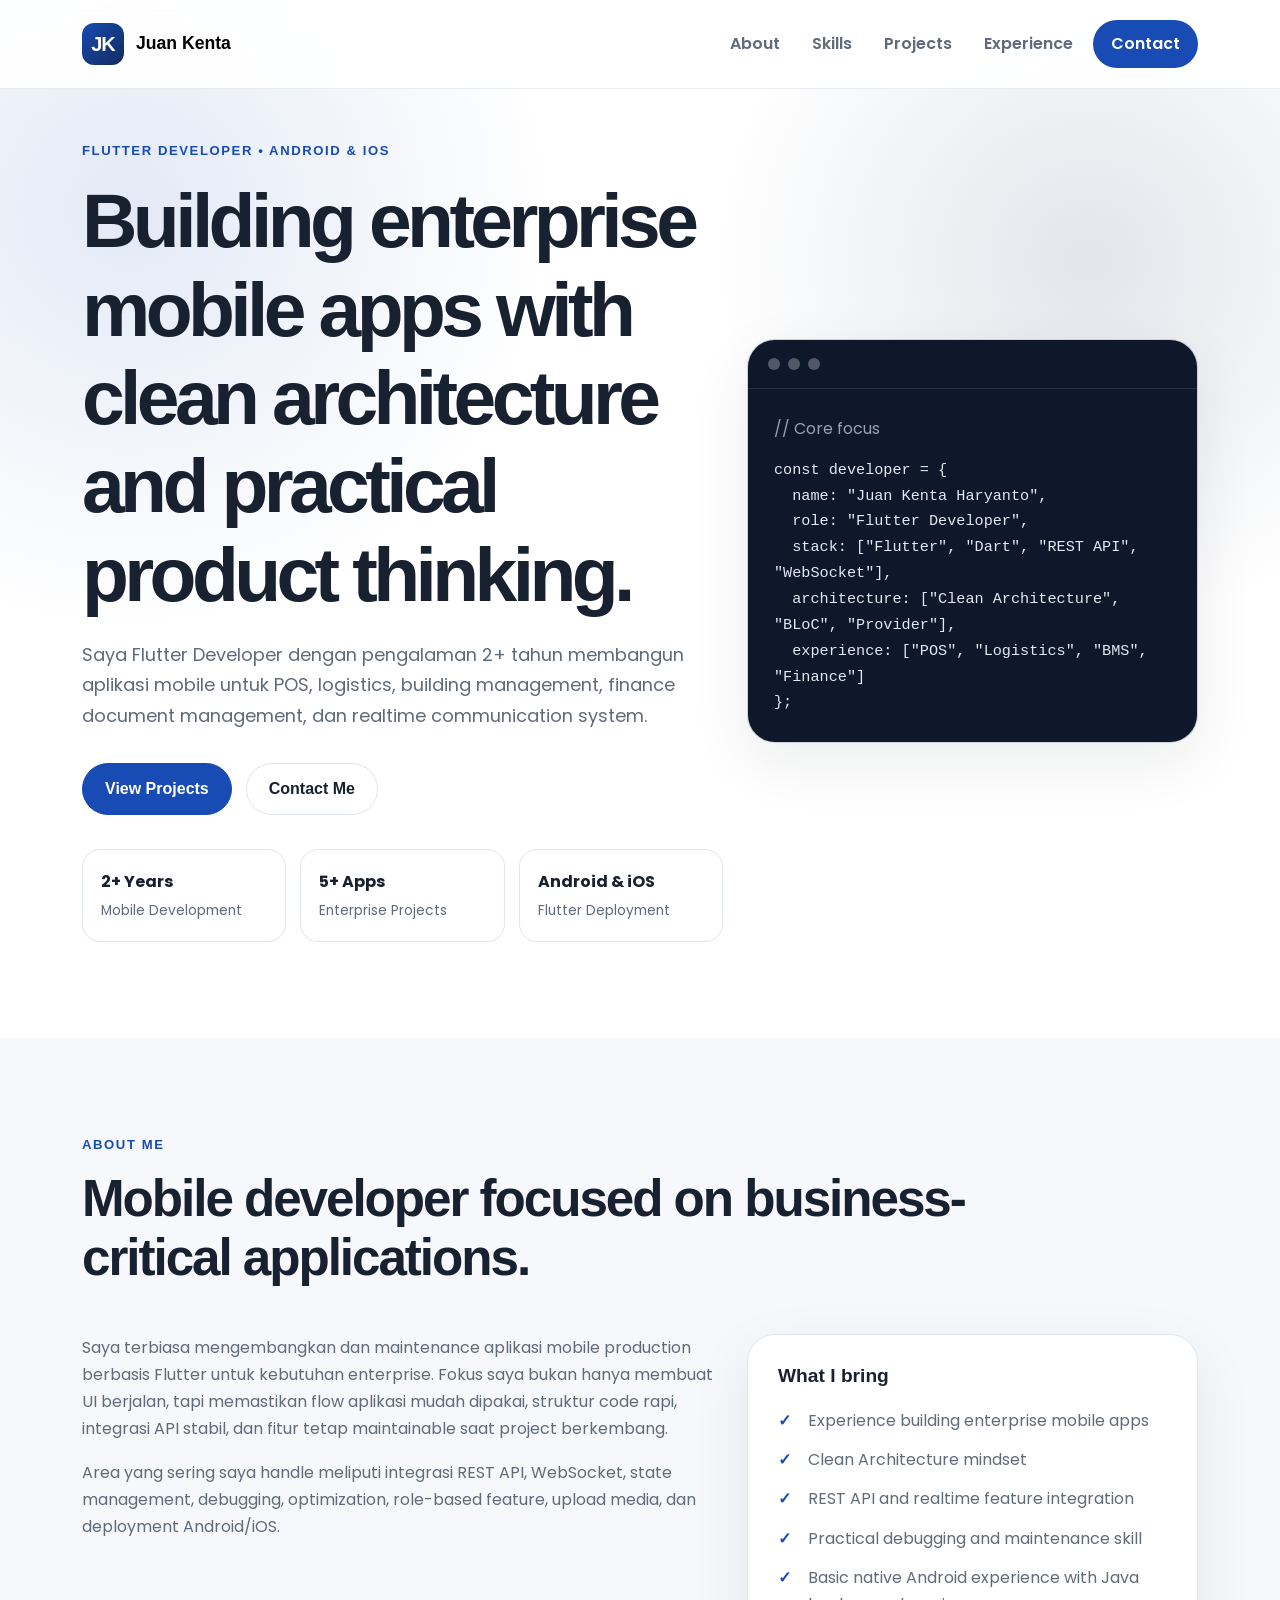
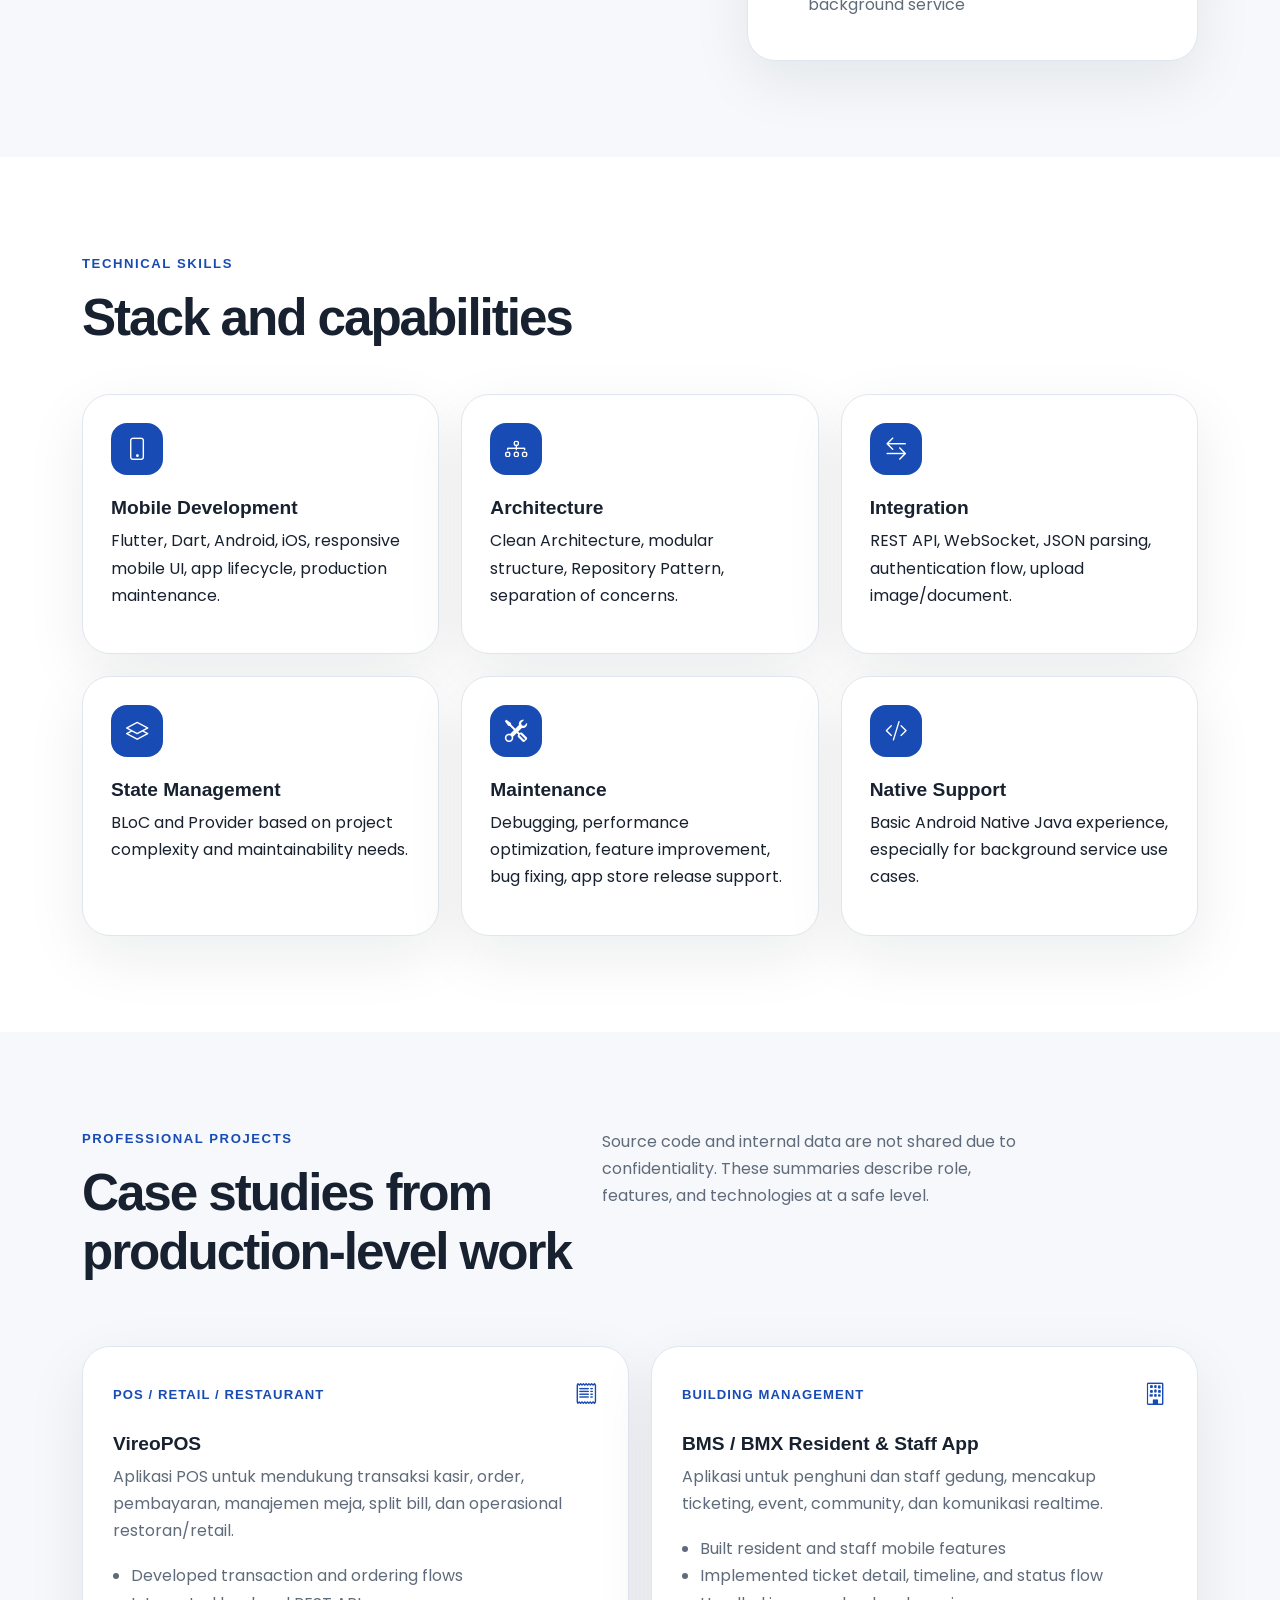
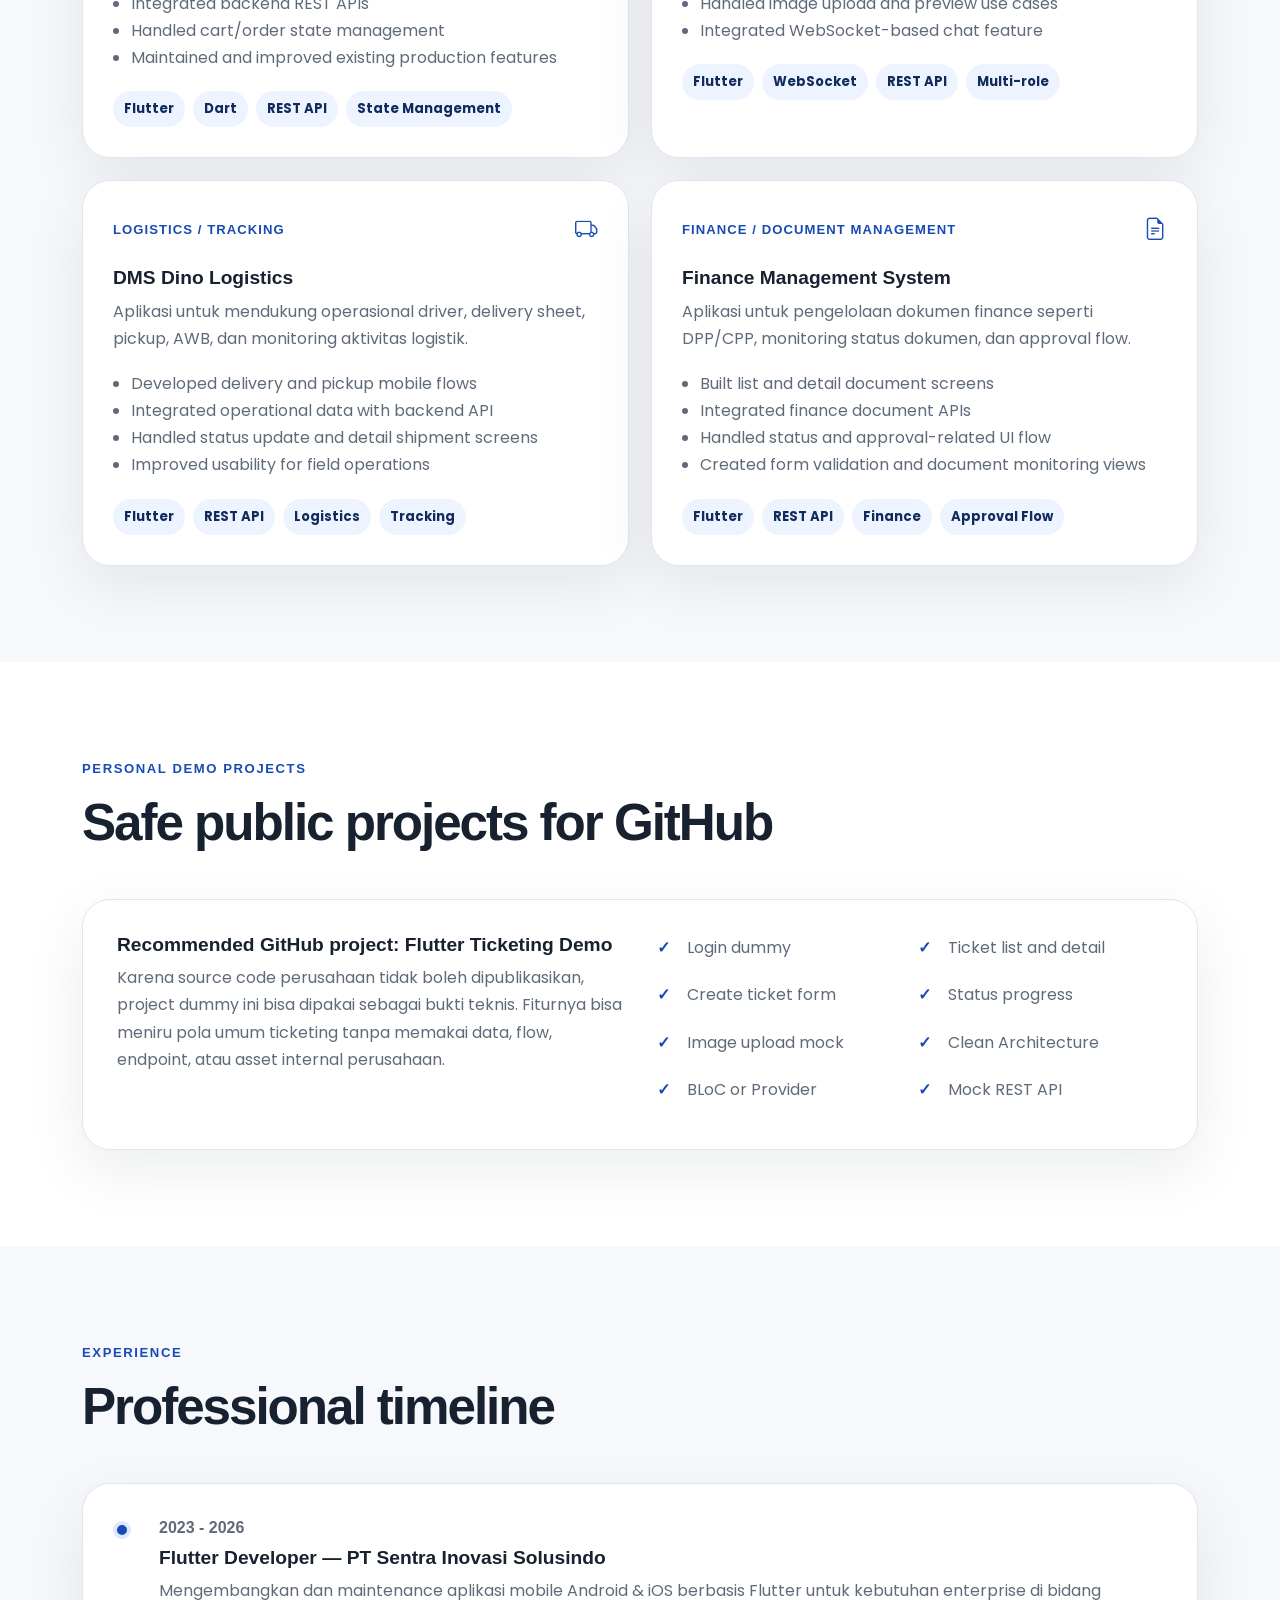
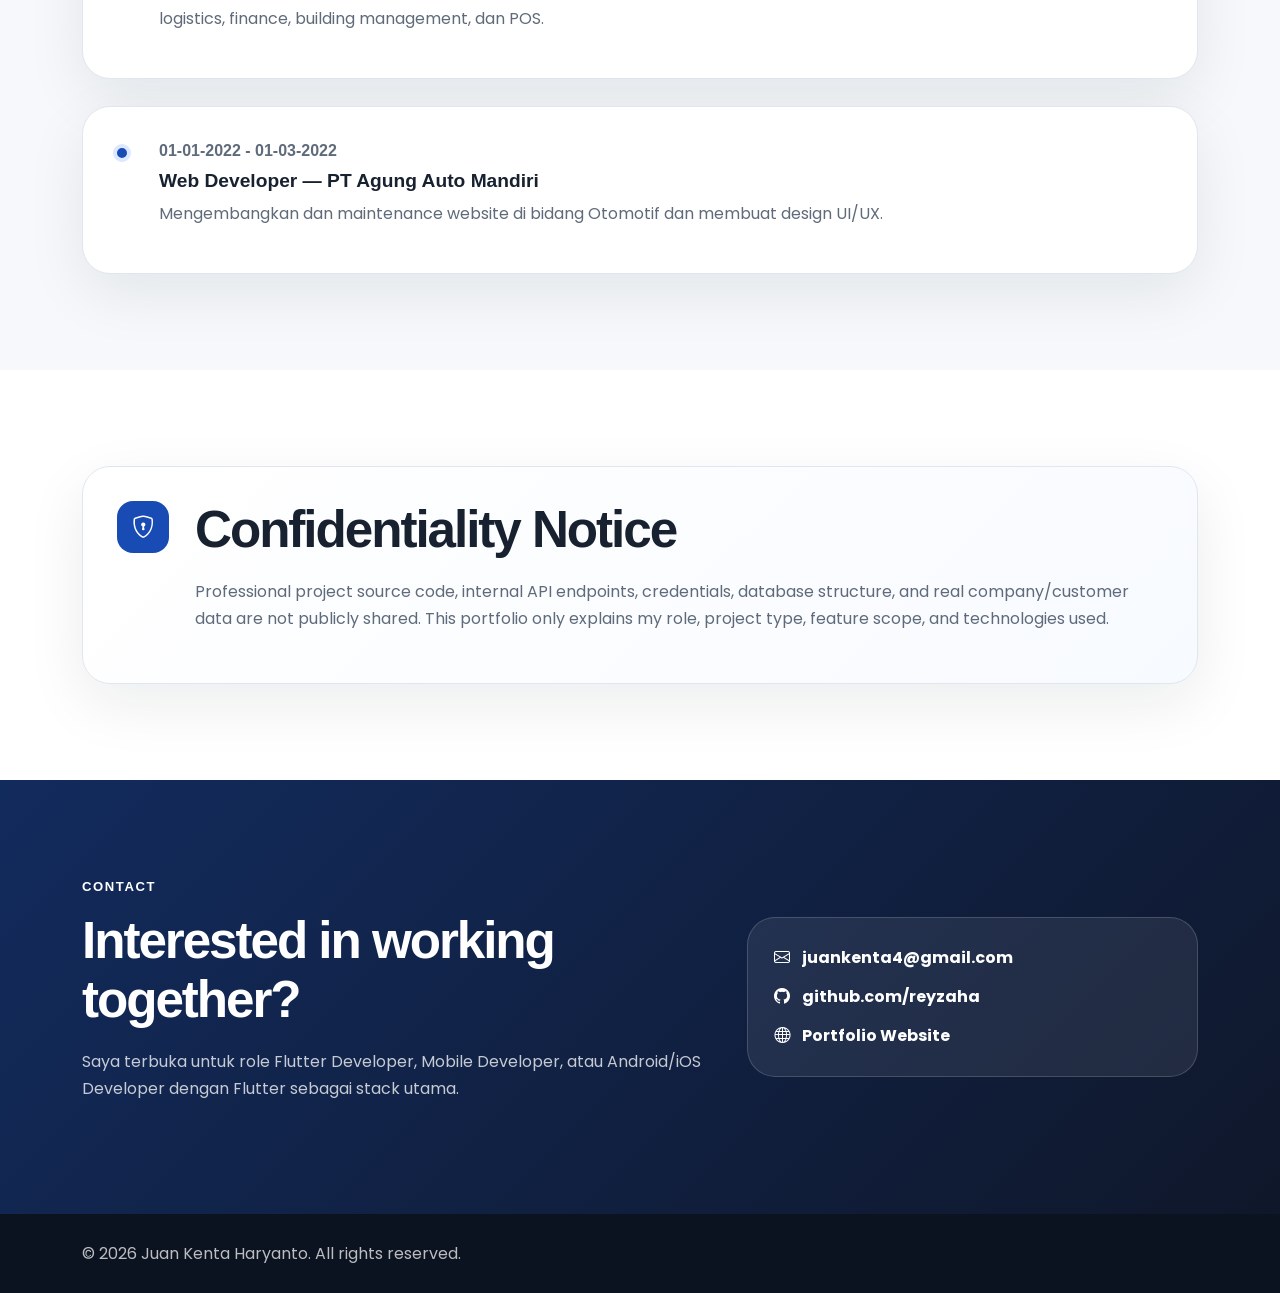
==== commit 0f9bf848: "Remove portfolio submission note from footer" ====
--- a/index.html
+++ b/index.html
@@ -359,7 +359,6 @@
   <footer class="footer">
     <div class="container d-flex flex-column flex-md-row justify-content-between gap-2">
       <p>&copy; 2026 Juan Kenta Haryanto. All rights reserved.</p>
-      <p>Built for professional portfolio submission.</p>
     </div>
   </footer>
 
--- a/assets/css/style.css
+++ b/assets/css/style.css
@@ -1,522 +1,517 @@
+:root {
+  --color-bg: #ffffff;
+  --color-bg-soft: #f6f8fb;
+  --color-text: #18212f;
+  --color-muted: #5f6b7a;
+  --color-border: #dfe6ef;
+  --color-primary: #184bb3;
+  --color-primary-dark: #122b5d;
+  --color-card: #ffffff;
+  --shadow-card: 0 20px 60px rgba(16, 24, 40, 0.08);
+  --radius-lg: 28px;
+  --radius-md: 18px;
+}
+
+* {
+  box-sizing: border-box;
+}
+
+html {
+  scroll-behavior: smooth;
+}
 
 body {
+  margin: 0;
   font-family: "Poppins", sans-serif;
-  color: #555555;
-}
-
-.detail{
-  color:white;
-}
-
-.imgp{
-  align-content:left;
-  width : 500px;
-  height : 500px;
-  padding-right:100px
-}
-h5,
-h6 {
-  color: #ffffff;
-}
-h3{
-color : black;
-padding-left:20px;
-}
-h4{
-  color : white;
-}
-h2{
-  color : black;
-}
-h1
-{
-  color: #000000;
+  color: var(--color-text);
+  background: var(--color-bg);
+  line-height: 1.7;
 }
 
 a {
-  color: #000000;
+  color: inherit;
   text-decoration: none;
-  transition: all 0.5s ease;
-  font-weight: bold;
-}
-
-a:hover {
-  color: red;
-  text-decoration: none;
-}
-
-.link-two {
-  color: #000000;
-  transition: all 0.5s ease;
-}
-
-.link-two:hover {
-  text-decoration: underline;
-  color: #ffffff;
-}
-
-.link-one {
-  color: #000000;
-  transition: all 0.5s ease;
-}
-
-.link-one:hover {
-  color: red;
-  text-decoration: none;
-}
-
-.link-icon {
-  color: #ffffff;
-  font-weight: 500;
-}
-
-.link-icon span {
-  font-size: 14px;
-  padding-left: 4px;
-  vertical-align: middle;
-}
-
-.link-a {
-  text-decoration: none;
-  color: #ffffff;
-  text-decoration: none;
-}
-
-@media (min-width: 768px) {
-  .link-a {
-    font-size: 0.9rem;
-  }
-}
-
-@media (min-width: 992px) {
-  .link-a {
-    font-size: 1rem;
-  }
-}
-
-.link-a:hover {
-  color: #ffffff;
-  text-decoration: none;
-}
-
-.link-a span {
-  font-size: 18px;
-  vertical-align: middle;
-  margin-left: 5px;
-}
-
-@media (min-width: 768px) {
-  .link-a span {
-    font-size: 1.5rem;
-  }
-}
-
-@media (min-width: 992px) {
-  .link-a span {
-    font-size: 18px;
-  }
-}
-
-.text-brand {
-  color: #000000;
-  font-size: 2rem;
+}
+
+img {
+  max-width: 100%;
+}
+
+.section-padding {
+  padding: 96px 0;
+}
+
+.bg-soft {
+  background: var(--color-bg-soft);
+}
+
+.portfolio-navbar {
+  padding: 18px 0;
+  background: rgba(255, 255, 255, 0.92);
+  border-bottom: 1px solid rgba(223, 230, 239, 0.7);
+  backdrop-filter: blur(16px);
+  transition: all 0.25s ease;
+}
+
+.portfolio-navbar.navbar-scrolled {
+  padding: 12px 0;
+  box-shadow: 0 10px 30px rgba(16, 24, 40, 0.08);
+}
+
+.navbar-brand {
+  display: inline-flex;
+  align-items: center;
+  gap: 12px;
+  font-weight: 800;
+}
+
+.brand-mark {
+  width: 42px;
+  height: 42px;
+  display: inline-flex;
+  align-items: center;
+  justify-content: center;
+  border-radius: 12px;
+  color: #fff;
+  background: linear-gradient(135deg, var(--color-primary), var(--color-primary-dark));
+  letter-spacing: -1px;
+}
+
+.brand-text {
+  font-size: 1.1rem;
+}
+
+.nav-link {
+  color: var(--color-muted);
   font-weight: 600;
-}
-
-@media (max-width: 767px) {
-  .text-brand {
-    font-size: 1.8rem;
-  }
-}
-
-.color-a {
-  text-decoration: none;
-  color: #ffffff;
-}
-
-.color-b {
-  color: #e2fa05;
-}
-
-.color-d {
-  color: #000000;
-}
-
-.color-text-a {
-  text-decoration: none;
-  color: #555555;
-}
-
-.no-margin {
+  padding: 10px 12px !important;
+}
+
+.nav-link:hover,
+.nav-link.active {
+  color: var(--color-primary);
+}
+
+.nav-cta {
+  color: #fff !important;
+  background: var(--color-primary);
+  border-radius: 999px;
+  padding: 10px 18px !important;
+}
+
+.navbar-toggler {
+  border: 0;
+  padding: 0;
+}
+
+.navbar-toggler:focus {
+  box-shadow: none;
+}
+
+.navbar-toggler-icon-custom {
+  display: block;
+  width: 28px;
+  height: 3px;
+  margin: 5px 0;
+  border-radius: 999px;
+  background: var(--color-text);
+}
+
+.hero-section {
+  min-height: 100vh;
+  display: flex;
+  align-items: center;
+  padding-top: 140px;
+  background:
+    radial-gradient(circle at 10% 20%, rgba(24, 75, 179, 0.12), transparent 30%),
+    radial-gradient(circle at 85% 25%, rgba(18, 43, 93, 0.12), transparent 28%),
+    var(--color-bg);
+}
+
+.eyebrow {
+  margin-bottom: 14px;
+  color: var(--color-primary);
+  font-size: 0.82rem;
+  font-weight: 800;
+  letter-spacing: 0.12em;
+  text-transform: uppercase;
+}
+
+h1,
+h2,
+h3 {
+  color: var(--color-text);
+  line-height: 1.15;
+}
+
+h1 {
+  max-width: 900px;
+  margin-bottom: 22px;
+  font-size: clamp(2.5rem, 6vw, 5rem);
+  font-weight: 800;
+  letter-spacing: -0.06em;
+}
+
+h2 {
+  margin-bottom: 18px;
+  font-size: clamp(2rem, 4vw, 3.25rem);
+  font-weight: 800;
+  letter-spacing: -0.04em;
+}
+
+h3 {
+  font-size: 1.2rem;
+  font-weight: 800;
+}
+
+.hero-description,
+.section-text,
+.section-note,
+.project-card p,
+.demo-card p,
+.timeline-card p,
+.confidentiality-box p {
+  color: var(--color-muted);
+}
+
+.hero-description {
+  max-width: 720px;
+  margin-bottom: 32px;
+  font-size: 1.12rem;
+}
+
+.hero-actions {
+  display: flex;
+  flex-wrap: wrap;
+  gap: 14px;
+  margin-bottom: 34px;
+}
+
+.btn-primary-custom,
+.btn-outline-custom {
+  border-radius: 999px;
+  padding: 13px 22px;
+  font-weight: 800;
+}
+
+.btn-primary-custom {
+  color: #fff;
+  border: 1px solid var(--color-primary);
+  background: var(--color-primary);
+}
+
+.btn-primary-custom:hover {
+  color: #fff;
+  background: var(--color-primary-dark);
+}
+
+.btn-outline-custom {
+  color: var(--color-text);
+  border: 1px solid var(--color-border);
+  background: #fff;
+}
+
+.btn-outline-custom:hover {
+  border-color: var(--color-primary);
+  color: var(--color-primary);
+}
+
+.hero-stats {
+  display: grid;
+  grid-template-columns: repeat(3, minmax(0, 1fr));
+  gap: 14px;
+}
+
+.hero-stats div {
+  padding: 18px;
+  border: 1px solid var(--color-border);
+  border-radius: var(--radius-md);
+  background: rgba(255, 255, 255, 0.7);
+}
+
+.hero-stats strong,
+.hero-stats span {
+  display: block;
+}
+
+.hero-stats strong {
+  margin-bottom: 4px;
+  color: var(--color-text);
+  font-size: 1rem;
+}
+
+.hero-stats span {
+  color: var(--color-muted);
+  font-size: 0.86rem;
+}
+
+.profile-card {
+  overflow: hidden;
+  border: 1px solid rgba(223, 230, 239, 0.9);
+  border-radius: var(--radius-lg);
+  background: #0f172a;
+  box-shadow: var(--shadow-card);
+}
+
+.profile-card-header {
+  display: flex;
+  gap: 8px;
+  padding: 18px 20px;
+  border-bottom: 1px solid rgba(255, 255, 255, 0.1);
+}
+
+.profile-card-header span {
+  width: 12px;
+  height: 12px;
+  border-radius: 999px;
+  background: rgba(255, 255, 255, 0.28);
+}
+
+.profile-card-body {
+  padding: 26px;
+}
+
+.code-comment {
+  color: #94a3b8;
+}
+
+pre {
   margin: 0;
-}
-
-/*------/ Nav Pills  /------*/
-.nav-pills-a {
-  text-decoration: none;
-}
-
-.nav-pills-a.nav-pills .nav-link {
-  color: #000000;
+  color: #e2e8f0;
+  white-space: pre-wrap;
+  font-size: 0.95rem;
+}
+
+.section-heading {
+  max-width: 940px;
+  margin-bottom: 46px;
+}
+
+.highlight-box,
+.skill-card,
+.project-card,
+.demo-card,
+.timeline-card,
+.confidentiality-box,
+.contact-card {
+  border: 1px solid var(--color-border);
+  border-radius: var(--radius-lg);
+  background: var(--color-card);
+  box-shadow: var(--shadow-card);
+}
+
+.highlight-box {
+  padding: 30px;
+}
+
+.check-list {
+  padding: 0;
+  margin: 20px 0 0;
+  list-style: none;
+}
+
+.check-list li {
   position: relative;
-  font-weight: 600;
-}
-
-.nav-pills-a.nav-pills .nav-link.active {
-  background-color: transparent;
-}
-
-.nav-pills-a.nav-pills .nav-link.active:after {
-  content: "";
+  margin-bottom: 12px;
+  padding-left: 30px;
+  color: var(--color-muted);
+}
+
+.check-list li::before {
+  content: "✓";
   position: absolute;
   left: 0;
-  bottom: -1px;
-  width: 100%;
-  height: 2px;
-  background-color: #b0ca2e;
-  z-index: 2;
-}
-
-/*------/ Bg Image /------*/
-.bg-image {
-  background-repeat: no-repeat;
-  background-attachment: fixed;
-  background-size: cover;
-  background-position: center center;
-}
-
-/*------/ List a /------*/
-.list-a {
-  text-decoration: none;
-  display: inline-block;
-  line-height: 2;
-  padding: 0;
-  list-style: none; 
-}
-
-.list-a li {
+  top: 0;
+  color: var(--color-primary);
+  font-weight: 800;
+}
+
+.skills-grid,
+.projects-grid {
+  display: grid;
+  gap: 22px;
+}
+
+.skills-grid {
+  grid-template-columns: repeat(3, minmax(0, 1fr));
+}
+
+.skill-card {
+  padding: 28px;
+}
+
+.skill-card i,
+.confidentiality-box i {
+  display: inline-flex;
+  align-items: center;
+  justify-content: center;
+  width: 52px;
+  height: 52px;
+  margin-bottom: 22px;
+  border-radius: 16px;
+  color: #fff;
+  background: var(--color-primary);
+  font-size: 1.4rem;
+}
+
+.projects-grid {
+  grid-template-columns: repeat(2, minmax(0, 1fr));
+}
+
+.project-card {
+  padding: 30px;
+}
+
+.project-topline {
+  display: flex;
+  justify-content: space-between;
+  align-items: center;
+  margin-bottom: 18px;
+  color: var(--color-primary);
+  font-size: 0.82rem;
+  font-weight: 800;
+  letter-spacing: 0.08em;
+  text-transform: uppercase;
+}
+
+.project-topline i {
+  font-size: 1.4rem;
+}
+
+.project-card ul {
+  margin: 18px 0;
+  padding-left: 18px;
+  color: var(--color-muted);
+}
+
+.tag-list {
+  display: flex;
+  flex-wrap: wrap;
+  gap: 8px;
+  margin-top: 20px;
+}
+
+.tag-list span {
+  padding: 7px 11px;
+  border-radius: 999px;
+  color: var(--color-primary-dark);
+  background: #edf3ff;
+  font-size: 0.82rem;
+  font-weight: 700;
+}
+
+.section-note {
+  max-width: 420px;
+  margin: 0;
+}
+
+.demo-card {
+  display: grid;
+  grid-template-columns: 1fr 1fr;
+  gap: 34px;
+  padding: 34px;
+}
+
+.two-columns {
+  display: grid;
+  grid-template-columns: repeat(2, minmax(0, 1fr));
+  gap: 8px 16px;
+  margin-top: 0;
+}
+
+.timeline-card {
   position: relative;
-  width: 50%;
-  float: left;
-  padding-left: 25px;
-  padding-right: 5px;
-}
-
-@media (min-width: 992px) {
-  .list-a li {
-    width: 33.333%;
-  }
-}
-
-.list-a li:before {
-  content: "";
-  width: 10px;
-  height: 2px;
-  position: absolute;
-  background-color: #313131;
-  top: 15px;
-  left: 0;
-}
-
-/*------/ Pagination-a /------*/
-.pagination-a {
-  text-decoration: none;
-}
-
-.pagination-a .pagination .page-link {
-  margin: 0 0.2rem;
-  border-color: transparent;
-  padding: 0.5rem 0.8rem;
-  color: #000000;
-}
-
-.pagination-a .pagination .page-link:hover,
-.pagination-a .pagination .page-link:active,
-.pagination-a .pagination .page-link:focus {
-  background-color: #184bb3;
-}
-
-.pagination-a .pagination .page-link span {
-  font-size: 1.2rem;
-  
-}
-
-.pagination-a .pagination .next .page-link {
-  padding: 0.4rem 0.9rem;
-}
-
-.pagination-a .pagination .page-item:last-child .page-link {
-  border-top-right-radius: 0;
-  border-bottom-right-radius: 0;
-}
-
-.pagination-a .pagination .page-item:first-child .page-link {
-  border-top-left-radius: 0;
-  border-bottom-left-radius: 0;
-}
-
-.pagination-a .pagination .page-item.disabled .page-link {
-  padding: 0.4rem 0.9rem;
-  color: #555555;
-}
-
-.pagination-a .pagination .page-item.active .page-link {
-  background-color: #184bb3;
-}
-
-.a {
-  text-decoration: none;
-  color: #2eca6a;
-  font-size: 1.3rem;
-}
-
-/*------/ Icon Box /------*/
-.icon-box .icon-box-icon {
-  display: table-cell;
-  vertical-align: top;
-  font-size: 36px;
-  color: #000000;
-  width: 50px;
-  padding-top: 8px;
-}
-
-.icon-box .icon-box-content {
-  padding-top: 18px;
-}
-
-
-/*------/ Space Padding /------*/
-.section-t8 {
-  padding-top: 8rem;
-}
-
-@media (max-width: 767px) {
-  .section-t8 {
-    padding-top: 4rem;
-  }
-}
-
-.section-t4 {
-  padding-top: 4rem;
-}
-
-@media (max-width: 767px) {
-  .section-t4 {
-    padding-top: 2rem;
-  }
-}
-
-.section-t3 {
-  padding-top: 3rem;
-}
-
-@media (max-width: 767px) {
-  .section-md-t3 {
-    padding-top: 3rem;
-  }
-}
-
-.section-b2 {
-  padding-bottom: 2rem;
-}
-
-.section-tb85 {
-  padding: 8rem 0 5rem 0;
-}
-
-@media (max-width: 767px) {
-  .section-tb85 {
-    padding: 4rem 0 2.5rem 0;
-  }
-}
-
-/*------/ Title /------*/
-.title-wrap {
-  padding-bottom: 4rem;
-}
-
-.title-a {
-  text-decoration: none;
-  font-size: 2.6rem;
-  font-weight: 600;
-}
-
-.title-link {
-  font-size: 1.2rem;
-  font-weight: 300;
-  padding-top: 1.2rem;
-}
-
-.title-link a {
-  text-decoration: none;
-  color: #313131;
-}
-
-.title-link span {
-  font-size: 20px;
-  padding-left: 4px;
-  vertical-align: middle;
-}
-
-.title-box-d {
-  padding-bottom: 1.8rem;
-  margin-bottom: 1rem;
-  position: relative;
-}
-
-.title-box-d .title-d {
-  font-weight: 600;
-  font-size: 2rem;
-}
-
-.title-box-d .title-d:after {
-  content: "";
-  position: absolute;
-  width: 70px;
-  height: 4px;
-  background-color: #122b5d;
-  bottom: 20px;
-  left: 0;
-}
-
-/*------/ Display Table & Table Cell /------*/
-.display-table {
-  width: 100%;
-  height: 100%;
-  display: table;
-}
-
-.table-cell {
-  display: table-cell;
-  vertical-align: middle;
-}
-
-/*------/ Ul Resect /------*/
-.ul-resect ul,
-.box-comments ul,
-.list-a ul {
-  list-style: none;
-  padding-left: 0;
+  display: grid;
+  grid-template-columns: 24px 1fr;
+  gap: 22px;
+  padding: 30px;
+}
+
+.timeline-marker {
+  width: 18px;
+  height: 18px;
+  margin-top: 7px;
+  border: 4px solid #dce8ff;
+  border-radius: 999px;
+  background: var(--color-primary);
+}
+
+.timeline-date {
+  margin-bottom: 6px;
+  color: var(--color-primary);
+  font-weight: 800;
+}
+
+.confidentiality-box {
+  display: flex;
+  gap: 26px;
+  padding: 34px;
+  background: linear-gradient(135deg, #ffffff, #f7faff);
+}
+
+.confidentiality-box i {
+  flex: 0 0 auto;
   margin-bottom: 0;
 }
 
-/*------/ Overlay /------*/
-.overlay-a {
-  text-decoration: none;
-  background: linear-gradient(to bottom, rgba(0, 0, 0, 0) 0%, rgba(0, 0, 0, 0.2) 27%, rgba(0, 0, 0, 0.65) 90%);
-}
-
-.overlay {
-  position: absolute;
-  top: 0;
-  left: 0px;
-  padding: 0;
-  height: 100%;
-  width: 100%;
-}
-
-.carousel-pagination {
-  margin-top: 10px;
-  text-align: center;
-  
-}
-
-.carousel-pagination .swiper-pagination-bullet {
-  width: 18px;
-  height: 10px;
-  background-color: #555;
-  margin: 0 4px;
-  border-radius: 0;
-  opacity: 1;
-  transition: 0.3s;
-}
-
-.carousel-pagination .swiper-pagination-bullet-active {
-  background-color: #122b5d;;
-  width: 36px;
-  color :#122b5d;
-}
-
-.nav-arrow-a {
-  text-decoration: none;
-}
-
-.nav-arrow-a .owl-arrow .owl-nav {
-  font-size: 1.8rem;
-  margin-top: -110px;
-}
-
-.nav-arrow-a .owl-arrow .owl-nav .owl-next {
-  margin-left: 15px;
-}
-
-.nav-arrow-b .owl-arrow .owl-nav {
-  position: absolute;
-  top: 0;
-  right: 0;
-  font-size: 1.2rem;
-}
-
-.nav-arrow-b .owl-arrow .owl-nav .owl-prev,
-.nav-arrow-b .owl-arrow .owl-nav .owl-next {
-  padding: 0.7rem 1.5rem !important;
-  display: inline-block;
-  transition: all 0.6s ease-in-out;
-  color: #ffffff;
-  background-color: #2eca6a;
-  opacity: 0.9;
-}
-
-.nav-arrow-b .owl-arrow .owl-nav .owl-prev.disabled,
-.nav-arrow-b .owl-arrow .owl-nav .owl-next.disabled {
-  transition: all 0.6s ease-in-out;
-  color: #ffffff;
-}
-
-.nav-arrow-b .owl-arrow .owl-nav .owl-prev:hover,
-.nav-arrow-b .owl-arrow .owl-nav .owl-next:hover {
-  background-color: #26a356;
-}
-
-.nav-arrow-b .owl-arrow .owl-nav .owl-next {
-  margin-left: 0px;
-}
-
-/*------/ Socials /------*/
-.socials-a {
-  text-decoration: none;
-}
-
-.socials-a .list-inline-item:not(:last-child) {
-  margin-right: 25px;
-}
-
-/*--------------------------------------------------------------
-# Back to top button
---------------------------------------------------------------*/
+.contact-section {
+  color: #fff;
+  background: linear-gradient(135deg, var(--color-primary-dark), #0f172a);
+}
+
+.contact-section h2,
+.contact-section .eyebrow {
+  color: #fff;
+}
+
+.contact-section .section-text {
+  color: rgba(255, 255, 255, 0.76);
+}
+
+.contact-card {
+  display: grid;
+  gap: 12px;
+  padding: 26px;
+  background: rgba(255, 255, 255, 0.08);
+  border-color: rgba(255, 255, 255, 0.16);
+  box-shadow: none;
+}
+
+.contact-card a {
+  display: flex;
+  align-items: center;
+  gap: 12px;
+  color: #fff;
+  font-weight: 700;
+}
+
+.contact-card a:hover {
+  opacity: 0.78;
+}
+
+.footer {
+  padding: 26px 0;
+  background: #0b1220;
+  color: rgba(255, 255, 255, 0.72);
+}
+
+.footer p {
+  margin: 0;
+}
+
 .back-to-top {
   position: fixed;
+  right: 18px;
+  bottom: 18px;
+  z-index: 999;
+  width: 44px;
+  height: 44px;
   visibility: hidden;
   opacity: 0;
-  right: 15px;
-  bottom: 15px;
-  z-index: 996;
-  background: #2eca6a;
-  width: 40px;
-  height: 40px;
-  border-radius: 50px;
-  transition: all 0.4s;
-}
-
-.back-to-top i {
-  font-size: 28px;
-  color: #fff;
-  line-height: 0;
-}
-
-.back-to-top:hover {
-  background: #4bd680;
-  color: #fff;
+  border-radius: 999px;
+  color: #fff;
+  background: var(--color-primary);
+  transition: all 0.25s ease;
 }
 
 .back-to-top.active {
@@ -524,1695 +519,48 @@
   opacity: 1;
 }
 
-/* Prelaoder */
-#preloader {
-  position: fixed;
-  top: 0;
-  left: 0;
-  right: 0;
-  bottom: 0;
-  z-index: 9999;
-  overflow: hidden;
-  background: #fff;
-}
-
-#preloader:before {
-  content: "";
-  position: fixed;
-  top: calc(50% - 30px);
-  left: calc(50% - 30px);
-  border: 6px solid #f2f2f2;
-  border-top: 6px solid #2eca6a;
-  border-radius: 50%;
-  width: 60px;
-  height: 60px;
-  animation: animate-preloader 1s linear infinite;
-}
-
-@keyframes animate-preloader {
-  0% {
-    transform: rotate(0deg);
-  }
-
-  100% {
-    transform: rotate(360deg);
-  }
-}
-
-/*======================================
-//--//-->   BUTTON
-======================================*/
-.btn {
-  transition: 0.5s ease;
-}
-
-.btn.btn-a,
-.btn.btn-b {
-  border-radius: 0;
-  padding: 1rem 3rem;
-  letter-spacing: 0.05rem;
-}
-
-.btn.btn-a {
-  text-decoration: none;
-  background-color: #000000;
-  color: #ffffff;
-}
-
-.btn.btn-a:hover {
-  background-color: #2eca6a;
-  color: #000000;
-}
-
-.btn.btn-b {
-  background-color: #2eca6a;
-  color: #000000;
-}
-
-.btn.btn-b:hover {
-  background-color: #000000;
-  color: #ffffff;
-}
-
-.btn.btn-b-n {
-  background-color: #2eca6a;
-  color: #ffffff;
-  border-radius: 0;
-}
-
-.btn.btn-b-n:hover {
-  background-color: #26a356;
-  color: #ffffff;
-}
-
-.navbar-toggle-box {
-  display: inline-flex;
-  align-items: center;
-  justify-content: center;
-  line-height: 0;
-  padding: 10px;
-}
-
-.navbar-toggle-box i {
-  line-height: 0;
-}
-
-/*--------------------------------------------------------------
-# Navbar
---------------------------------------------------------------*/
-.navbar-default {
-  transition: all 0.5s ease-in-out;
-  background-color: white;
-
-
-  -webkit-backface-visibility: hidden;
-  backface-visibility: hidden;
-  box-shadow: 1px 2px 15px rgba(100, 100, 100, 0.3);
-}
-
-.navbar-default .nav-search {
-  color: #ffffff;
-  font-size: 1.5rem;
-}
-
-.navbar-default.navbar-reduce {
-  box-shadow: 1px 2px 15px rgba(100, 100, 100, 0.3);
-}
-
-.navbar-default.navbar-trans,
-.navbar-default.navbar-reduce {
-  -webkit-backface-visibility: hidden;
-  backface-visibility: hidden;
-}
-
-.navbar-default.navbar-trans .nav-item,
-.navbar-default.navbar-reduce .nav-item {
-  position: relative;
-  padding-right: 10px;
-  padding-bottom: 8px;
-  margin-left: 0;
-}
-
-@media (min-width: 768px) {
-
-  .navbar-default.navbar-trans .nav-item,
-  .navbar-default.navbar-reduce .nav-item {
-    margin-left: 15px;
-  }
-}
-
-.navbar-default.navbar-trans .nav-link,
-.navbar-default.navbar-reduce .nav-link {
-  font-size: 1.1rem;
-  color: black;
-  font-weight: 600;
-  letter-spacing: 0.03em;
-  transition: all 0.1s ease-in-out;
-  position: relative;
-  padding-left: 0;
-  padding-right: 0;
-}
-
-.navbar-default.navbar-trans .nav-link:before,
-.navbar-default.navbar-reduce .nav-link:before {
-  content: "";
-  position: absolute;
-  bottom: 5px;
-  left: 0;
-  width: 100%;
-  height: 2px;
-  z-index: 0;
-  background-color: black;
-  transform: scaleX(0);
-  transform-origin: right;
-  transition: transform 0.2s ease-out, opacity 0.2s ease-out 0.3s;
-}
-
-.navbar-default.navbar-trans .nav-link:hover,
-.navbar-default.navbar-reduce .nav-link:hover {
-  color: black;
-}
-
-.navbar-default.navbar-trans .nav-link:hover:before,
-.navbar-default.navbar-reduce .nav-link:hover:before {
-  transform: scaleX(1);
-  transform-origin: left;
-}
-
-.navbar-default.navbar-trans .show>.nav-link:before,
-.navbar-default.navbar-trans .active>.nav-link:before,
-.navbar-default.navbar-trans .nav-link.show:before,
-.navbar-default.navbar-trans .nav-link.active:before,
-.navbar-default.navbar-reduce .show>.nav-link:before,
-.navbar-default.navbar-reduce .active>.nav-link:before,
-.navbar-default.navbar-reduce .nav-link.show:before,
-.navbar-default.navbar-reduce .nav-link.active:before {
-  transform: scaleX(1);
-}
-
-.navbar-default.navbar-trans .nav-link:before {
-  background-color: red;
-}
-
-.navbar-default.navbar-trans .nav-link:hover {
-  color: red;
-}
-
-.navbar-default.navbar-trans .show>.nav-link,
-.navbar-default.navbar-trans .active>.nav-link,
-.navbar-default.navbar-trans .nav-link.show,
-.navbar-default.navbar-trans .nav-link.active {
-  color: black;
-}
-
-.navbar-default.navbar-reduce {
-  transition: all 0.5s ease-in-out;
-  padding-top: 19px;
-  padding-bottom: 19px;
-}
-
-.navbar-default.navbar-reduce .nav-link {
-  color: black;
-}
-
-.navbar-default.navbar-reduce .nav-link:before {
-  background-color: red;
-}
-
-.navbar-default.navbar-reduce .nav-link:hover {
-  color:red;
-}
-
-.navbar-default.navbar-reduce .show>.nav-link,
-.navbar-default.navbar-reduce .active>.nav-link,
-.navbar-default.navbar-reduce .nav-link.show,
-.navbar-default.navbar-reduce .nav-link.active {
-  color: black;
-}
-
-.navbar-default.navbar-reduce .navbar-brand {
-  color: black;
-}
-
-.navbar-default .dropdown .dropdown-menu {
-  border-top: 0;
-  border-left: 4px solid #ffffff;
-  border-right: 0;
-  border-bottom: 0;
-  transform: translate3d(0px, 40px, 0px);
-  opacity: 0;
-  filter: alpha(opacity=0);
-  visibility: hidden;
-  transition: all 0.5s cubic-bezier(0.3, 0.65, 0.355, 1) 0s, opacity 0.31s ease 0s, height 0s linear 0.36s;
-  margin: 0;
-  border-radius: 0;
-
-}
-
-@media (min-width: 768px) {
-  .navbar-default .dropdown .dropdown-menu {
-    border-left: 0;
-    display: block;
-    position: absolute;
-    box-shadow: 0 2px rgba(17, 16, 15, 0.1), 0 2px 10px rgba(20, 19, 18, 0.1);
-  }
-}
-
-.navbar-default .dropdown .dropdown-menu .dropdown-item {
-  padding: 12px 18px;
-  transition: all 500ms ease;
-  background-color: black;
-  font-weight: 600;
-  min-width: 220px;
-}
-
-.navbar-default .dropdown .dropdown-menu .dropdown-item:hover {
-  background-color: black;
-  color: #ffffff;
-  transition: all 500ms ease;
-}
-
-.navbar-default .dropdown .dropdown-menu .dropdown-item.active {
-  background-color: #000000;
-  color: #ffffff;
-}
-
-.navbar-default .dropdown:hover .dropdown-menu {
-  transform: translate3d(0px, 0px, 0px);
-  visibility: visible;
-  opacity: 1;
-  filter: alpha(opacity=1);
-}
-
-/*------/ Hamburger Navbar /------*/
-.navbar-toggler {
-  position: relative;
-}
-
-.navbar-toggler:focus,
-.navbar-toggler:active {
-  outline: 0;
-}
-
-.navbar-toggler span {
-  display: block;
-  background-color: black;
-  height: 3px;
-  width: 25px;
-  margin-top: 4px;
-  margin-bottom: 4px;
-  transform: rotate(0deg);
-  left: 0;
-  opacity: 1;
-}
-
-.navbar-toggler span:nth-child(1),
-.navbar-toggler span:nth-child(3) {
-  transition: transform 0.35s ease-in-out;
-}
-
-.navbar-toggler:not(.collapsed) span:nth-child(1) {
-  position: absolute;
-  left: 12px;
-  top: 10px;
-  transform: rotate(135deg);
-  opacity: 0.9;
-}
-
-.navbar-toggler:not(.collapsed) span:nth-child(2) {
-  height: 12px;
-  visibility: hidden;
-  background-color: transparent;
-}
-
-.navbar-toggler:not(.collapsed) span:nth-child(3) {
-  position: absolute;
-  left: 12px;
-  top: 10px;
-  transform: rotate(-135deg);
-  opacity: 0.9;
-}
-
-/*======================================
-//--//-->   BOX COLAPSE
-======================================*/
-.box-collapse {
-  position: fixed;
-  top: 0;
-  bottom: 0;
-  right: 0;
-  width: 100%;
-  z-index: 1040;
-  background-color: #ffffff;
-  transform: translateX(100%);
-  transition: all 0.6s ease;
-}
-
-@media (min-width: 768px) {
-  .box-collapse {
-    width: 50%;
-  }
-}
-
-.box-collapse .title-box-d {
-  top: 30px;
-  left: 60px;
-  opacity: 0;
-  transition: all 1s ease;
-  transition-delay: 0.3s;
+@media (max-width: 991px) {
+  .section-padding {
+    padding: 74px 0;
+  }
+
+  .portfolio-navbar .navbar-collapse {
+    margin-top: 14px;
+    padding: 12px 0;
+    border-top: 1px solid var(--color-border);
+  }
+
+  .hero-section {
+    padding-top: 120px;
+  }
+
+  .hero-stats,
+  .skills-grid,
+  .projects-grid,
+  .demo-card {
+    grid-template-columns: 1fr;
+  }
 }
 
 @media (max-width: 575px) {
-  .box-collapse .title-box-d {
-    left: 35px;
-  }
-}
-
-@media (max-width: 575px) {
-  .box-collapse .title-box-d .title-d {
-    font-size: 1.3rem;
-  }
-}
-
-.box-collapse-wrap {
-  opacity: 0;
-  position: absolute;
-  left: 0;
-  top: 6.5rem;
-  bottom: 5rem;
-  padding-left: 10%;
-  padding-right: 10%;
-  overflow-x: hidden;
-  overflow-y: auto;
-  margin: 0;
-  transform: translateY(3rem);
-  transition: transform 0.5s 0.5s ease, opacity 0.5s 0.5s ease;
-}
-
-.box-collapse-open .click-closed {
-  visibility: visible;
-}
-
-.box-collapse-open .box-collapse {
-  transform: translateX(0);
-  box-shadow: 0 0 65px rgba(0, 0, 0, 0.07);
-  opacity: 1;
-}
-
-.box-collapse-open .box-collapse .title-box-d {
-  transform: translate(0);
-  opacity: 1;
-}
-
-.box-collapse-open .box-collapse-wrap {
-  transform: translate(0);
-  opacity: 1;
-}
-
-.box-collapse-closed .box-collapse {
-  opacity: 0.7;
-  transition-delay: 0s;
-}
-
-.box-collapse-closed .box-collapse .title-box-d {
-  opacity: 0;
-  transition-delay: 0s;
-}
-
-.box-collapse-closed .box-collapse .form-a {
-  opacity: 0;
-  transition-delay: 0s;
-}
-
-.click-closed {
-  position: fixed;
-  top: 0;
-  left: 0;
-  width: 100%;
-  height: 100%;
-  visibility: hidden;
-  z-index: 1035;
-  background-color: #000000;
-  opacity: 0.4;
-}
-
-.close-box-collapse {
-  position: absolute;
-  z-index: 1050;
-  top: 2rem;
-  font-size: 3.5rem;
-  line-height: 1;
-  color: #000000;
-  cursor: pointer;
-  transition: all 0.3s ease;
-}
-
-.right-boxed {
-  right: 4.2857rem;
-}
-
-/*--------------------------------------------------------------
-# Hero Section
---------------------------------------------------------------*/
-.intro {
-  height: 100vh;
-  position: relative;
-  color: #ffffff;
-}
-
-.intro .swiper-pagination {
-  bottom: 50px;
-}
-
-.intro .swiper-pagination .swiper-pagination-bullet {
-  width: 18px;
-  height: 10px;
-  background-color: #ffffff;
-  border-radius: 0;
-  opacity: 1;
-  transition: 0.3s;
-}
-
-.intro .swiper-pagination .swiper-pagination-bullet-active {
-  background-color: darkblue;
-  width: 36px;
-}
-
-.intro .intro-item {
-  padding-top: 2rem;
-}
-
-.intro .carousel-item-a {
-  position: relative;
-  height: 100vh;
-}
-
-.intro .carousel-item-a.bg-image {
-  background-attachment: scroll;
-}
-
-.intro .intro-content {
-  position: absolute;
-}
-
-.intro .intro-body {
-  padding-left: 1rem;
-}
-
-@media (min-width: 768px) {
-  .intro .intro-body {
-    padding-left: 2rem;
-  }
-}
-
-.intro .intro-body .price-a {
-  color: #122b5d;
-  padding: 1rem 1.5rem;
-  border: 2px solid #2eca6a;
-  border-radius: 50px;
-  border-color: white;
-  background-color: white;
-  text-transform: uppercase;
-  letter-spacing: 0.03em;
-}
-.intro .intro-body .price-b {
-  color: #ffffff;
-  padding: 1rem 1.5rem;
-  border: 2px solid #2eca6a;
-  border-radius: 50px;
-  border-color: #122b5d;
-  background-color :#122b5d;
-  text-transform: uppercase;
-  letter-spacing: 0.03em;
-}
-
-.intro .spacial {
-  animation-delay: 0.2s;
-  color: #ffffff;
-}
-
-.intro .intro-title-top {
-  margin-bottom: 1rem;
-  font-size: 0.9rem;
-  color: #ffffff;
-  letter-spacing: 0.05em;
-}
-
-@media (min-width: 768px) {
-  .intro .intro-title-top {
-    font-size: 0.9rem;
-    margin-bottom: 1rem;
-  }
-}
-
-@media (min-width: 992px) {
-  .intro .intro-title-top {
-    font-size: 1rem;
-    margin-bottom: 2rem;
-  }
-}
-
-.intro .intro-title {
-  color: #ffffff;
-  font-weight: 700;
-  font-size: 2.8rem;
-  text-transform: uppercase;
-}
-
-@media (min-width: 576px) {
-  .intro .intro-title {
-    font-size: 3.5rem;
-  }
-}
-
-@media (min-width: 768px) {
-  .intro .intro-title {
-    font-size: 3.5rem;
-  }
-}
-
-@media (min-width: 992px) {
-  .intro .intro-title {
-    font-size: 4rem;
-  }
-}
-
-.intro .intro-subtitle {
-  font-size: 1.5rem;
-  font-weight: 300;
-}
-
-@media (min-width: 768px) {
-  .intro .intro-subtitle {
-    font-size: 2.5rem;
-  }
-}
-
-.intro .intro-subtitle.intro-price {
-  padding-top: 1rem;
-  font-size: 1.2rem;
-}
-
-@media (min-width: 576px) {
-  .intro .intro-subtitle.intro-price {
-    font-size: 1.3rem;
-  }
-}
-
-@media (min-width: 768px) {
-  .intro .intro-subtitle.intro-price {
-    padding-top: 2rem;
-    font-size: 1.5rem;
-  }
-}
-
-@media (min-width: 992px) {
-  .intro .intro-subtitle.intro-price {
-    padding-top: 3rem;
-  }
-}
-
-/*------/ Intro Single /------*/
-.intro-single {
-  padding: 12rem 0 3rem;
-  color:#122b5d;
-}
-
-@media (max-width: 767px) {
-  .intro-single {
-    padding-top: 9rem;
-  }
-}
-
-.intro-single .title-single-box {
-  padding: 1rem 0 1rem 2rem;
-  color:#122b5d;
-}
-
-.intro-single .title-single-box {
-  border-left: 3px solid #122b5d;
-}
-
-.intro-single .title-single-box .title-single {
-  font-weight: 600;
-  font-size: 2.2rem;
-}
-
-@media (min-width: 768px) {
-  .intro-single .title-single-box .title-single {
-    font-size: 2.1rem;
-  }
-}
-
-@media (min-width: 992px) {
-  .intro-single .title-single-box .title-single {
-    font-size: 2.5rem;
-  }
-}
-
-.intro-single .breadcrumb-box {
-  padding: 1rem 0 0 0.5rem;
-}
-
-.intro-single .breadcrumb {
-  background-color: transparent;
-  padding-right: 0;
-  padding-left: 0;
-}
-
-/*--------------------------------------------------------------
-# Card General
---------------------------------------------------------------*/
-@media (max-width: 767px) {
-
-  .card-box-a,
-  .card-box-b,
-  .card-box-c,
-  .card-box-d {
-    margin-bottom: 2.5rem;
-  }
-}
-
-.card-box-a span,
-.card-box-b span,
-.card-box-c span,
-.card-box-d span {
-  line-height: 0;
-}
-
-@media (min-width: 768px) {
-
-  .grid .card-box-a,
-  .grid .card-box-b,
-  .grid .card-box-c,
-  .grid .card-box-d {
-    margin-bottom: 2.5rem;
-  }
-}
-
-.card-box-a,
-.card-box-b,
-.card-box-d {
-  position: relative;
-  overflow: hidden;
-  -webkit-backface-visibility: hidden;
-  backface-visibility: hidden;
-}
-
-.card-box-a .img-a,
-.card-box-a .img-b,
-.card-box-b .img-a,
-.card-box-b .img-b {
-  transition: 0.8s all ease-in-out;
-}
-
-@media (min-width: 768px) {
-
-  .card-box-a:hover .img-a,
-  .card-box-a:hover .img-b,
-  .card-box-b:hover .img-a,
-  .card-box-b:hover .img-b {
-    transform: scale(1.2);
-  }
-}
-
-@media (min-width: 768px) {
-
-  .card-box-a .price-a,
-  .card-box-b .price-a {
-    font-size: 0.9rem;
-  }
-}
-
-@media (min-width: 992px) {
-
-  .card-box-a .price-a,
-  .card-box-b .price-a {
-    font-size: 1rem;
-  }
-}
-
-.card-overlay {
-  position: absolute;
-  width: 100%;
-  height: 100%;
-  top: 0;
-  left: 0;
-}
-
-.card-shadow {
-  -webkit-backface-visibility: hidden;
-  backface-visibility: hidden;
-}
-
-.card-shadow:before {
-  content: " ";
-  position: absolute;
-  top: 0;
-  left: 0;
-  width: 100%;
-  height: 100%;
-  z-index: 1;
-  background: linear-gradient(to bottom, rgba(0, 0, 0, 0) 0%, rgba(0, 0, 0, 0.2) 27%, rgba(0, 0, 0, 0.65) 90%);
-}
-
-/*======================================
-//--//-->   PROPERTY - CARD-A
-======================================*/
-@media (min-width: 768px) {
-  .card-box-a:hover .card-overlay-a-content {
-    bottom: 60px;
-  }
-}
-
-@media (min-width: 768px) and (min-width: 768px) {
-  .card-box-a:hover .card-overlay-a-content {
-    bottom: 60px;
-  }
-}
-
-@media (min-width: 768px) and (min-width: 992px) {
-  .card-box-a:hover .card-overlay-a-content {
-    bottom: 64px;
-  }
-}
-
-@media (min-width: 768px) {
-  .card-box-a:hover .card-body-a {
-    padding-bottom: 1rem;
-  }
-}
-
-@media (max-width: 767px) {
-  .card-box-a .card-overlay-a-content {
-    bottom: 65px;
-  }
-
-  .card-box-a .card-body-a {
-    padding-bottom: 1rem;
-  }
-}
-
-.card-overlay-a-content {
-  transition: all 0.5s ease-in;
-  position: absolute;
-  width: 100%;
-  bottom: 0px;
-  z-index: 2;
-}
-
-@media (min-width: 768px) {
-  .card-overlay-a-content {
-    bottom: -20px;
-  }
-}
-
-@media (min-width: 992px) {
-  .card-overlay-a-content {
-    bottom: 0px;
-  }
-}
-
-.card-header-a {
-  padding: 0 1rem;
-}
-
-.card-header-a .card-title-a {
-  color: #ffffff;
-  margin-bottom: 0;
-  padding-bottom: 0.7rem;
-}
-
-@media (min-width: 768px) {
-  .card-header-a .card-title-a {
-    font-size: 1.3rem;
-  }
-}
-
-@media (min-width: 992px) {
-  .card-header-a .card-title-a {
-    font-size: 2rem;
-  }
-}
-
-.card-header-a .card-title-a a {
-  color: #ffffff;
-  text-decoration: none;
-}
-
-.card-body-a {
-  z-index: 2;
-  transition: all 0.5s ease-in;
-  padding: 0rem 1rem 2rem 1rem;
- 
-}
-
-.card-body-a .price-box {
-  padding-bottom: 0.5rem;
-}
-
-.price-a {
-  color: #ffffff;
-  padding: 0.6rem 0.8rem;
-  border: 2px solid #2eca6a;
-  border-radius: 50px;
-  border-color : #122b5d;
-  background-color : #122b5d;
-  text-transform: uppercase;
-  letter-spacing: 0.03em;
-}
-
-.card-footer-a {
-  width: 100%;
-  position: absolute;
-  z-index: 2;
-  background-color: #122b5d;
-}
-
-.card-info {
-  list-style: none;
-  margin-bottom: 0;
-  padding: 0.5rem 0;
-}
-
-.card-info .card-info-title {
-  font-size: 1rem;
-  color: white;
-}
-
-@media (min-width: 768px) {
-  .card-info .card-info-title {
-    font-size: 0.9rem;
-  }
-}
-
-@media (min-width: 992px) {
-  .card-info .card-info-title {
-    font-size: 1rem;
-  }
-}
-
-.card-info li span {
-  color: #ffffff;
-  font-size: 0.9rem;
-}
-
-@media (min-width: 768px) {
-  .card-info li span {
-    font-size: 0.8rem;
-  }
-}
-
-@media (min-width: 992px) {
-  .card-info li span {
-    font-size: 1rem;
-  }
-}
-
-/*------/ Property Grid /-----*/
-.property-grid .grid-option {
-  text-align: right;
-  margin-bottom: 2rem;
-}
-
-.property-grid .grid-option .custom-select {
-  border-radius: 0;
-  width: 200px;
-  border-color: #313131;
-}
-
-.property-grid .grid-option .custom-select:hover,
-.property-grid .grid-option .custom-select:active,
-.property-grid .grid-option .custom-select:focus {
-  border-color: #313131;
-}
-
-.property-grid .grid-option .custom-select option {
-  border-color: #313131;
-}
-
-/*------/ Property Single /-----*/
-.gallery-property {
-  margin-bottom: 3rem;
-}
-
-.property-price {
-  margin: 0 auto;
-}
-
-.property-price .card-header-c {
-  padding: 0;
-}
-
-.summary-list {
-  padding-right: 1rem;
-  color: #000000;
-}
-
-.summary-list .list {
-  padding: 0;
-  line-height: 2;
-}
-
-.summary-list .list span {
-  color: #555555;
-}
-
-@media (max-width: 767px) {
-  .property-agent {
-    margin-top: 2.5rem;
-  }
-}
-
-.property-agent .title-agent {
-  font-weight: 600;
-}
-
-.property-agent ul {
-  line-height: 2;
-  color: #000000;
-}
-
-.property-agent .socials-a {
-  text-align: center;
-}
-
-@media (max-width: 991px) {
-  .property-contact {
-    margin-top: 2.5rem;
-  }
-}
-
-/*======================================
-//--//-->   NEWS - CARD-B
-======================================*/
-.card-header-b {
-  padding: 1rem;
-  color: #ffffff;
-  position: absolute;
-  bottom: 20px;
-  z-index: 2;
-}
-
-@media (min-width: 768px) {
-  .card-header-b {
-    bottom: 0px;
-  }
-}
-
-@media (min-width: 992px) {
-  .card-header-b {
-    bottom: 20px;
-  }
-}
-
-.card-header-b .category-b {
-  font-size: 0.9rem;
-  background-color: #2eca6a;
-  padding: 0.3rem 0.7rem;
-  color: #313131;
-  letter-spacing: 0.03em;
-  border-radius: 50px;
-  text-decoration: none;
-}
-
-.card-header-b .title-2 {
-  margin-bottom: 0;
-  padding: 0.6rem 0;
-  font-size: 1.5rem;
-}
-
-@media (min-width: 768px) {
-  .card-header-b .title-2 {
-    font-size: 1rem;
-  }
-}
-
-@media (min-width: 992px) {
-  .card-header-b .title-2 {
-    font-size: 1.6rem;
-  }
-}
-
-.card-header-b .title-2 a {
-  color: #ffffff;
-  text-decoration: none;
-}
-
-.card-header-b .date-b {
-  color: #d8d8d8;
-  font-size: 1rem;
-}
-
-@media (min-width: 768px) {
-  .card-header-b .date-b {
-    font-size: 0.9rem;
-  }
-}
-
-@media (min-width: 992px) {
-  .card-header-b .date-b {
-    font-size: 1rem;
-  }
-}
-
-/*------/ News Single /------*/
-.post-information {
-  padding: 3rem 0;
-}
-
-.post-content {
-  font-size: 1.1rem;
-  font-weight: 300;
-  line-height: 1.6;
-}
-
-.post-content .post-intro {
-  font-size: 1.7rem;
-  font-weight: 300;
-  margin-bottom: 4rem;
-  line-height: 1.6;
-  color: #000000;
-  font-weight: 400;
-}
-
-.post-content p {
-  margin-bottom: 1.7rem;
-}
-
-.post-content .blockquote {
-  padding: 1rem 3rem 1.7rem 3rem;
-  border-left: 3px solid #2eca6a;
-  color: #000000;
-}
-
-.post-content .blockquote footer {
-  text-align: left;
-  padding: 0;
-}
-
-.post-footer {
-  padding: 3rem 0 4rem;
-}
-
-.post-share .socials {
-  display: inline-block;
-}
-
-.post-share .socials li {
-  margin-left: 0.6rem;
-}
-
-/*------/ Comments /------*/
-.box-comments .list-comments li {
-  padding-bottom: 3.5rem;
-}
-
-.box-comments .list-comments .comment-avatar {
-  display: table-cell;
-  vertical-align: top;
-}
-
-.box-comments .list-comments .comment-avatar img {
-  width: 80px;
-  height: 80px;
-}
-
-.box-comments .list-comments .comment-author {
-  font-size: 1.3rem;
-}
-
-@media (min-width: 768px) {
-  .box-comments .list-comments .comment-author {
-    font-size: 1.5rem;
-  }
-}
-
-.box-comments .list-comments .comment-details {
-  display: table-cell;
-  vertical-align: top;
-  padding-left: 25px;
-}
-
-.box-comments .list-comments .comment-description {
-  padding: 0.8rem 0 0.5rem 0;
-}
-
-.box-comments .list-comments a {
-  color: #000000;
-}
-
-.box-comments .list-comments span {
-  display: block;
-  color: #2B2A2A;
-  font-style: italic;
-}
-
-.box-comments .comment-children {
-  margin-left: 40px;
-}
-
-/*======================================
-//--//-->   SERVICES - CARD-C
-======================================*/
-.card-box-c {
-  position: relative;
-}
-
-@media (max-width: 767px) {
-  .card-box-c {
-    margin-bottom: 2rem;
-  }
-}
-
-.card-header-c {
-  padding: 0 1rem 1rem 1rem;
-}
-
-.card-body-c {
-  padding: 0.5rem 0.5rem 0 0.5rem;
-}
-
-@media (max-width: 767px) {
-  .card-body-c {
-    padding: 0;
-  }
-}
-
-.card-footer-c {
-  padding-left: 0.5rem;
-}
-
-.card-box-ico {
-  padding: 1rem 3rem 1rem 2.5rem;
-  border: 5px solid #2eca6a;
-  border-color: black;
-  background-color : black;
-  position : center;
-}
-
-.card-box-ico span {
-  font-size: 4rem;
-  color: white;
-  position : center;  
-}
-
-.title-c {
-  font-size: 2rem;
-  font-weight: 600;
-  margin-left: 40px;
-}
-
-@media (min-width: 768px) {
-  .title-c {
-    font-size: 1.8rem;
-  }
-}
-
-@media (min-width: 992px) {
-  .title-c {
-    font-size: 2.5rem;
-  }
-}
-
-/*======================================
-//--//-->   AGENTS - CARD-D
-======================================*/
-.card-box-d .card-overlay-hover {
-  transition: all 0.2s ease-in-out;
-  padding: 15px 40px 15px 35px;
-}
-
-@media (min-width: 768px) {
-  .card-box-d .card-overlay-hover {
-    padding: 5px 15px 5px 10px;
-  }
-}
-
-@media (min-width: 992px) {
-  .card-box-d .card-overlay-hover {
-    padding: 5px 40px 5px 35px;
-  }
-}
-
-@media (min-width: 1200px) {
-  .card-box-d .card-overlay-hover {
-    padding: 15px 40px 5px 35px;
-  }
-}
-
-.card-box-d .title-d {
-  transition: 0.3s ease-in-out;
-  font-size: 2rem;
-  font-weight: 600;
-  margin: 1rem 0;
-  transform: translateY(-20px);
-  opacity: 0;
-}
-
-@media (min-width: 768px) {
-  .card-box-d .title-d {
-    font-size: 1.1rem;
-    margin: 0.5rem 0;
-  }
-}
-
-@media (min-width: 992px) {
-  .card-box-d .title-d {
-    font-size: 1.5rem;
-    margin: 1rem 0;
-  }
-}
-
-@media (min-width: 1200px) {
-  .card-box-d .title-d {
-    font-size: 2rem;
-    margin: 1rem 0;
-  }
-}
-
-.card-box-d .content-d {
-  opacity: 0;
-  transition: 0.5s ease-in-out;
-  transform: translateY(-40px);
-
-}
-
-@media (min-width: 768px) {
-  .card-box-d .content-d {
-    font-size: 0.8rem;
-    margin: 0.5rem 0;
-  }
-}
-
-@media (min-width: 768px) {
-  .card-box-d .card-body-d p {
-    margin-bottom: 8px;
-    font-size: 0.8rem;
-  }
-}
-
-@media (min-width: 992px) {
-  .card-box-d .card-body-d p {
-    margin-bottom: 12px;
-    font-size: 1rem;
-  }
-}
-
-.card-box-d .info-agents {
-  opacity: 0;
-  transition: 0.5s ease-in-out;
-}
-
-.card-box-d .card-footer-d {
-  transition: 0.5s ease-in-out;
-  transform: translateY(40px);
-  opacity: 0;
-  position: absolute;
-  width: 100%;
-  bottom: 10px;
-  left: 0;
-}
-
-.card-box-d .list-inline-item:not(:last-child) {
-  margin-right: 25px;
-}
-
-.card-box-d:hover .card-overlay-hover {
-  background-color: #2eca6a;
-  opacity: 0.9;
-}
-
-.card-box-d:hover .title-d,
-.card-box-d:hover .content-d,
-.card-box-d:hover .info-agents,
-.card-box-d:hover .card-footer-d {
-  opacity: 1;
-  transform: translateY(0);
-}
-
-/*------/ Agent Single /------*/
-.agent-info-box .socials-footer {
-  margin-top: 2rem;
-}
-
-.agent-info-box .socials-footer li {
-  margin-right: 1.5rem;
-}
-
-/*--------------------------------------------------------------
-# About Section
---------------------------------------------------------------*/
-.section-about .title-vertical {
-  position: absolute;
-  letter-spacing: 0;
-  transform: rotate(-90deg);
-  top: 50px;
-  text-align: left;
-  font-size: 1.8rem;
-  width: 300px;
-  font-weight: 700;
-  text-align: right;
-}
-
-.about-img-box {
-  padding-left: 1rem;
-  position: relative;
-}
-
-@media (min-width: 576px) {
-  .about-img-box {
-    padding-left: 4rem;
-  }
-}
-
-@media (min-width: 768px) {
-  .about-img-box {
-    padding-left: 5rem;
-  }
-}
-
-.sinse-box {
-  background-color: #2eca6a;
-  padding: 1rem 2rem;
-  position: absolute;
-  left: 15px;
-  bottom: 10px;
-}
-
-@media (min-width: 576px) {
-  .sinse-box {
-    padding: 1.5rem 2.5rem;
-    bottom: 20px;
-  }
-}
-
-@media (min-width: 768px) {
-  .sinse-box {
-    padding: 1.5rem 3rem;
-  }
-}
-
-@media (min-width: 992px) {
-  .sinse-box {
-    padding: 3rem 4.5rem;
-  }
-}
-
-.sinse-box .sinse-title {
-  font-weight: 700;
-  letter-spacing: 0.043em;
-  font-size: 1rem;
-}
-
-@media (min-width: 576px) {
-  .sinse-box .sinse-title {
-    font-size: 1.3rem;
-  }
-}
-
-@media (min-width: 768px) {
-  .sinse-box .sinse-title {
-    font-size: 1.8rem;
-  }
-}
-
-@media (min-width: 992px) {
-  .sinse-box .sinse-title {
-    font-size: 2.2rem;
-  }
-}
-
-.sinse-box .sinse-title span {
-  position: absolute;
-}
-
-.sinse-box .sinse-title span:after {
-  content: " ";
-  width: 35px;
-  height: 2px;
-  background-color: #000000;
-  position: absolute;
-  bottom: -15px;
-}
-
-.sinse-box p {
-  margin-bottom: 0;
-  font-size: 0.7rem;
-}
-
-@media (min-width: 576px) {
-  .sinse-box p {
-    font-size: 0.8rem;
-  }
-}
-
-@media (min-width: 576px) {
-  .sinse-box p {
-    font-size: 1rem;
-  }
-}
-
-/*--------------------------------------------------------------
-# Testimonials Section
---------------------------------------------------------------*/
-.testimonials-box {
-  padding: 1rem 0;
-}
-
-.testimonials-box .testimonial-avatar {
-  width: 80px !important;
-  display: inline-flex !important;
-  border-radius: 50%;
-}
-
-.testimonial-ico {
-  text-align: center;
-}
-
-.testimonial-ico i {
-  font-size: 48px;
-  color: #2eca6a;
-}
-
-.testimonial-text {
-  font-style: italic;
-  margin-top: 25px;
-  padding: 1.5rem 1.5rem;
-  background-color: #f3f3f3;
-  position: relative;
-}
-
-.testimonial-text:after {
-  content: "";
-  position: absolute;
-  top: 100%;
-  left: 25px;
-  width: 0px;
-  height: 0px;
-  border-top: 15px solid rgb(243, 243, 243);
-  border-left: 15px solid transparent;
-  border-right: 15px solid transparent;
-}
-
-.testimonial-author-box {
-  margin-top: 2rem;
-}
-
-.testimonial-author {
-  margin-left: 1rem;
-  display: inline-flex;
-  font-size: 1.2rem;
-  color: #000000;
-}
-
-/*--------------------------------------------------------------
-# Contact Section
---------------------------------------------------------------*/
-.form-as #sendmessage {
-  color: #2eca6a;
-  border: 1px solid #26a356;
-  display: none;
-  text-align: center;
-  padding: 15px;
-  font-weight: 600;
-  margin-bottom: 15px;
-}
-
-.form-as #errormessage {
-  color: red;
-  display: none;
-  border: 1px solid red;
-  text-align: center;
-  padding: 15px;
-  font-weight: 600;
-  margin-bottom: 15px;
-}
-
-.form-as #sendmessage.show,
-.form-as #errormessage.show,
-.form-as .show {
-  display: block;
-}
-
-.form-as .validation {
-  color: red;
-  display: none;
-  margin: 4px 0 20px 0;
-  font-weight: 400;
-  font-size: 13px;
-}
-
-.form-as label {
-  color: #000000;
-  position: relative;
-}
-
-.form-as select.form-control-lg:not([size]):not([multiple]) {
-  height: 3.5rem;
-}
-
-.form-as .form-control {
-  border-radius: 0;
-  font-size: 1.1rem;
-  font-weight: 300;
-}
-
-.form-as .form-control.form-control-a {
-  height: 3.5rem;
-}
-
-.form-as .form-control:focus {
-  box-shadow: none;
-  border-color: #2eca6a;
-}
-
-.php-email-form .error-message {
-  display: none;
-  color: #fff;
-  background: #ed3c0d;
-  text-align: center;
-  padding: 15px;
-  font-weight: 600;
-}
-
-.php-email-form .sent-message {
-  display: none;
-  color: #fff;
-  background: #18d26e;
-  text-align: center;
-  padding: 15px;
-  font-weight: 600;
-}
-
-.php-email-form .loading {
-  display: none;
-  background: #fff;
-  text-align: center;
-  padding: 15px;
-}
-
-.php-email-form .loading:before {
-  content: "";
-  display: inline-block;
-  border-radius: 50%;
-  width: 24px;
-  height: 24px;
-  margin: 0 10px -6px 0;
-  border: 3px solid #18d26e;
-  border-top-color: #eee;
-  animation: animate-loading 1s linear infinite;
-}
-
-.php-email-form label {
-  color: #000000;
-  position: relative;
-}
-
-.php-email-form select.form-control-lg:not([size]):not([multiple]) {
-  height: 3.5rem;
-}
-
-.php-email-form .form-control {
-  border-radius: 0;
-  font-size: 1.1rem;
-  font-weight: 300;
-}
-
-.php-email-form .form-control.form-control-a {
-  height: 3.5rem;
-}
-
-.php-email-form .form-control:focus {
-  box-shadow: none;
-  border-color: #2eca6a;
-}
-
-@keyframes animate-loading {
-  0% {
-    transform: rotate(0deg);
-  }
-
-  100% {
-    transform: rotate(360deg);
-  }
-}
-
-/*--------------------------------------------------------------
-# Footer
---------------------------------------------------------------*/
-.section-footer {
-  padding-top: 60px;
-  margin-top: 60px;
-  background: #a8a8a8;
-}
-
-.section-footer ul {
-  line-height: 2;
-}
-
-.section-footer .item-list-a i {
-  font-size: 18px;
-  padding-right: 4px;
-  color: #2eca6a;
-}
-
-.section-footer .widget-a .w-title-a {
-  margin-bottom: 1rem;
-}
-
-footer {
-  background: #a8a8a8;
-  text-align: center;
-  padding: 30px 0;
-}
-
-footer .copyright-footer {
-  border-top: 1px solid #ddd;
-  padding-top: 20px;
-}
-
-footer .credits {
-  font-size: 14px;
-}
-
-.logo{
- 
-  align-content: left;
-  height: 100px;
-}
-.lo{
- 
-  align-content: left;
-  height: 80px;
-}
-
-
-strong{
-  color: #000000;
-}
-.qr{
-  width: 400px;
-
-}
-
+  h1 {
+    font-size: 2.45rem;
+  }
+
+  .hero-actions {
+    flex-direction: column;
+  }
+
+  .btn-primary-custom,
+  .btn-outline-custom {
+    width: 100%;
+  }
+
+  .two-columns {
+    grid-template-columns: 1fr;
+  }
+
+  .confidentiality-box {
+    flex-direction: column;
+  }
+}
